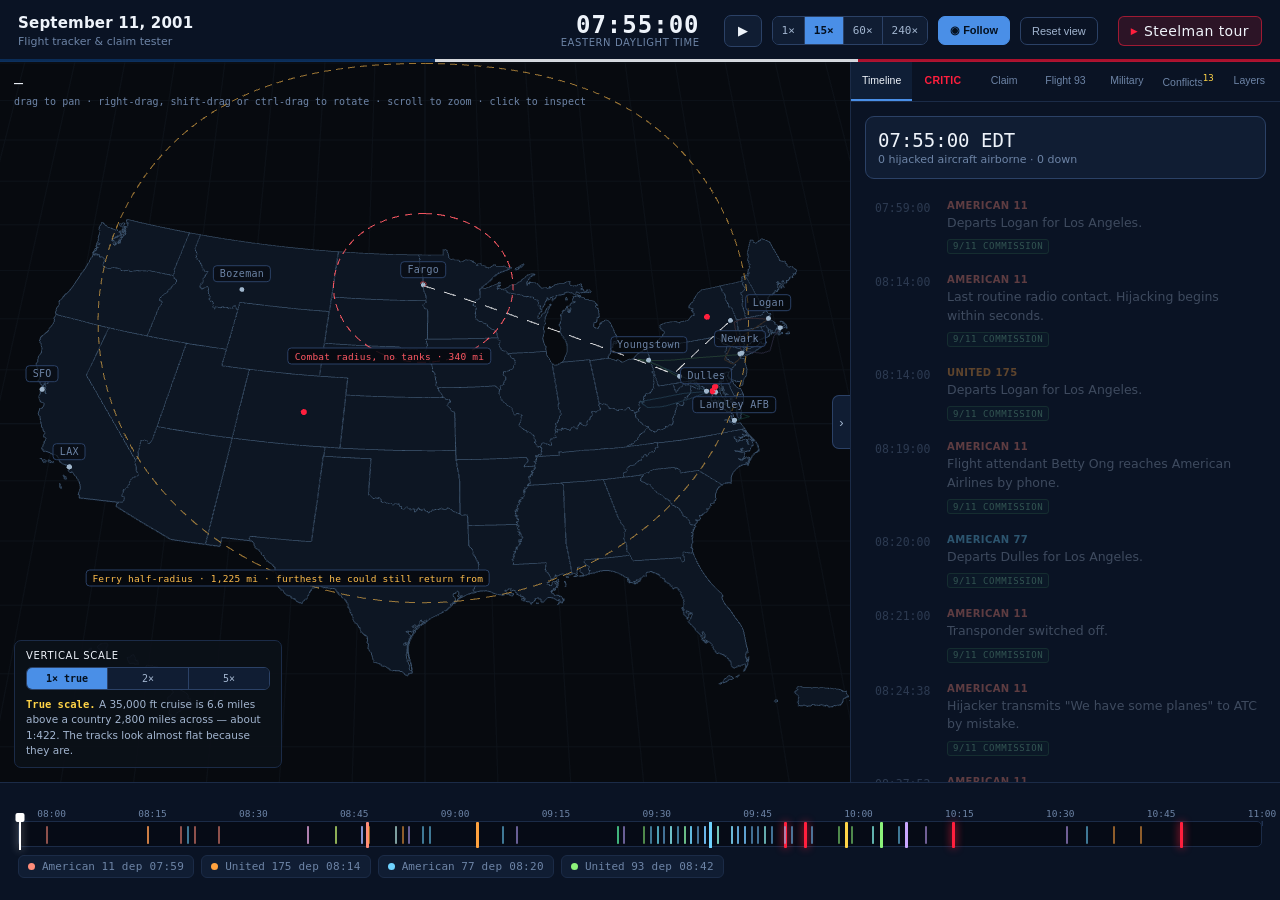
==== dev.html @ 3f4a3aad "Add a guided tour of the steelman argument The steelman is the one thing in this app that cannot be " ====
<!DOCTYPE html>
<html lang="en">
<head>
<meta charset="utf-8" />
<meta name="viewport" content="width=device-width, initial-scale=1" />
<title>September 11, 2001 — Tracker</title>
<link rel="stylesheet" href="styles.css" />
</head>
<body>

<div id="boot"><div class="boot-inner"><div class="spinner"></div><p>Loading state geometry…</p></div></div>

<header id="topbar">
  <div class="brand">
    <h1>September 11, 2001</h1>
    <span class="sub">Flight tracker &amp; claim tester</span>
  </div>

  <div class="clock-wrap">
    <div id="clock">07:55:00</div>
    <div class="clock-label">Eastern Daylight Time</div>
  </div>

  <div class="transport">
    <button id="btn-play" class="icon-btn" title="Play / pause (space)"><span id="play-glyph">▶</span></button>
    <div class="rate-group" id="rate-group">
      <button data-rate="1">1×</button>
      <button data-rate="15" class="on">15×</button>
      <button data-rate="60">60×</button>
      <button data-rate="240">240×</button>
    </div>
    <button id="btn-follow" class="ghost-btn on" aria-pressed="true"
            title="Keep the camera on whatever is airborne (F)">Follow</button>
    <button id="btn-reset-view" class="ghost-btn" title="Stop following and show the whole country">Reset view</button>
    <button id="btn-tour" class="tour-btn" title="Play a guided walk through the steelman argument">
      <span class="tour-btn-glyph">&#9654;</span> Steelman tour
    </button>
  </div>
</header>

<main id="stage">
  <canvas id="map"></canvas>
  <div id="labels"></div>

  <div id="hud">
    <div id="hud-state">—</div>
    <div id="hud-hint">drag to pan · right-drag, shift-drag or ctrl-drag to rotate · scroll to zoom · click to inspect</div>
  </div>

  <div id="legend">
    <div class="legend-title">Vertical scale</div>
    <div class="alt-group" id="alt-group">
      <button data-alt="1" class="on">1× true</button>
      <button data-alt="2">2×</button>
      <button data-alt="5">5×</button>
    </div>
    <div class="legend-row" id="alt-note"></div>
  </div>

  <button id="aside-toggle" title="Show / hide panel">›</button>

  <!-- The guided tour's callout. Lives over the map, because the map is what
       it is talking about. -->
  <section id="tour" class="hidden" aria-live="polite" aria-label="Steelman tour">
    <div class="tour-bar"><i id="tour-bar-fill"></i></div>
    <div class="tour-head">
      <span id="tour-chapter" class="tour-chapter">&mdash;</span>
      <span id="tour-count" class="tour-count"></span>
      <button id="tour-close" class="tour-x" title="End the tour (Esc)">&#10005;</button>
    </div>
    <h4 id="tour-title"></h4>
    <div id="tour-body"></div>
    <div class="tour-foot">
      <div id="tour-dots" class="tour-dots"></div>
      <div class="tour-ctl">
        <button id="tour-prev" title="Previous step (&larr;)">&lsaquo;</button>
        <button id="tour-toggle" title="Pause / resume"><span id="tour-glyph">&#10074;&#10074;</span></button>
        <button id="tour-next" title="Next step (&rarr;)">&rsaquo;</button>
      </div>
    </div>
  </section>
</main>

<aside id="panel">
  <nav id="tabs">
    <button data-tab="timeline" class="on">Timeline</button>
    <button data-tab="critic">CRITIC</button>
    <button data-tab="claim">Claim</button>
    <button data-tab="debris">Flight&nbsp;93</button>
    <button data-tab="military">Military</button>
    <button data-tab="conflicts">Conflicts<span id="conflict-count"></span></button>
    <button data-tab="layers">Layers</button>
  </nav>

  <section class="tab-body" data-body="timeline">
    <div id="now-card" class="card"></div>
    <div id="event-list"></div>
  </section>

  <section class="tab-body hidden" data-body="critic"><div id="critic-body"></div></section>
  <section class="tab-body hidden" data-body="claim"><div id="claim-body"></div></section>
  <section class="tab-body hidden" data-body="debris"><div id="debris-body"></div></section>
  <section class="tab-body hidden" data-body="military"><div id="military-body"></div></section>
  <section class="tab-body hidden" data-body="conflicts"><div id="conflicts-body"></div></section>
  <section class="tab-body hidden" data-body="layers"><div id="layers-body"></div></section>
</aside>

<footer id="timeline">
  <div id="track-wrap">
    <div id="ticks"></div>
    <div id="track">
      <div id="track-fill"></div>
      <div id="event-marks"></div>
      <div id="playhead"><div class="playhead-grip"></div></div>
    </div>
    <input id="scrub" type="range" min="0" max="1" step="1" value="0" aria-label="Scrub timeline" />
  </div>
  <div id="flight-strip"></div>
</footer>

<div id="tooltip" class="hidden"></div>

<script type="module" src="src/main.js"></script>
</body>
</html>
---- styles.css ----
/* =============================================================================
   styles.css — dark instrument-panel look. Restrained on purpose: the subject
   does not want decoration, and the colour budget is spent on distinguishing
   evidence from allegation rather than on ornament.
   ========================================================================== */

:root {
  /* Navy, white and red. Restrained on purpose — the subject is a memorial
     one, so the flag palette is used at the weight of an official document
     rather than a celebration. Colour still does the same job it always did
     here: telling evidence apart from allegation. */
  --bg:        #060b16;
  --bg-2:      #0a1324;
  --bg-3:      #101d33;
  --line:      #1b2b47;
  --line-2:    #2b4166;
  --ink:       #eef3fa;
  --ink-dim:   #a2b5cf;
  --ink-faint: #6d84a6;

  /* Flag colours. --critic is the loudest thing on the page by design: the
     withheld messages are the subject, so they get the red. */
  --flag-red:  #c8102e;
  --flag-blue: #0a3161;
  --critic:    #ff1f3d;
  --ui:        #4a8fe7;

  /* Aircraft. AA11 moved from red to coral so nothing competes with CRITIC. */
  --aa11:  #ff8c7a;
  --ua175: #ffbe4d;
  --aa77:  #74c7ff;
  --ua93:  #8cf27a;
  --mil:   #b9a6ff;
  --claim: #ffd447;
  --doc:   #35d6a4;
  --debris:#ff8a5c;

  --topbar-h: 62px;
  --timeline-h: 118px;
  --panel-w: 430px;

  --mono: ui-monospace, "SF Mono", "Cascadia Mono", Menlo, Consolas, monospace;
  --sans: ui-sans-serif, system-ui, "Segoe UI", Inter, Roboto, sans-serif;
}

* { box-sizing: border-box; }

html, body {
  margin: 0; height: 100%;
  background: var(--bg); color: var(--ink);
  font-family: var(--sans); font-size: 14px;
  overflow: hidden;
  -webkit-font-smoothing: antialiased;
}

body {
  display: grid;
  grid-template-columns: 1fr var(--panel-w);
  grid-template-rows: var(--topbar-h) 1fr var(--timeline-h);
  grid-template-areas: "top top" "stage panel" "time time";
  transition: grid-template-columns .25s ease;
}
body.panel-hidden { grid-template-columns: 1fr 0px; }
body.panel-hidden #panel { opacity: 0; pointer-events: none; }

/* --- boot ---------------------------------------------------------------- */
#boot {
  position: fixed; inset: 0; z-index: 200; background: var(--bg);
  display: grid; place-items: center; transition: opacity .4s ease;
}
#boot.gone { opacity: 0; pointer-events: none; }
.boot-inner { text-align: center; color: var(--ink-dim); }
.spinner {
  width: 30px; height: 30px; margin: 0 auto 14px;
  border: 2px solid var(--line-2); border-top-color: var(--ui);
  border-radius: 50%; animation: spin 0.9s linear infinite;
}
@keyframes spin { to { transform: rotate(360deg); } }
#boot.error .spinner { animation: none; border-top-color: var(--aa11); }

/* --- topbar -------------------------------------------------------------- */
#topbar {
  grid-area: top; display: flex; align-items: center; gap: 24px;
  padding: 0 18px; background: var(--bg-2);
  border-bottom: 1px solid var(--line);
}
.brand h1 { margin: 0; font-size: 15px; font-weight: 650; letter-spacing: .2px; }
.brand .sub { font-size: 11px; color: var(--ink-faint); }

.clock-wrap { margin-left: auto; text-align: right; }
#clock {
  font-family: var(--mono); font-size: 24px; font-weight: 600;
  letter-spacing: 1px; line-height: 1; font-variant-numeric: tabular-nums;
}
.clock-label { font-size: 10px; color: var(--ink-faint); letter-spacing: .6px; text-transform: uppercase; }

.transport { display: flex; align-items: center; gap: 10px; }
.icon-btn {
  width: 38px; height: 32px; border-radius: 7px; cursor: pointer;
  background: var(--bg-3); border: 1px solid var(--line-2); color: var(--ink);
  font-size: 13px;
}
.icon-btn:hover { border-color: var(--ui); }
.rate-group { display: flex; border: 1px solid var(--line-2); border-radius: 7px; overflow: hidden; }
.rate-group button {
  background: var(--bg-3); border: 0; color: var(--ink-dim); cursor: pointer;
  padding: 7px 9px; font-size: 11px; font-family: var(--mono);
  border-right: 1px solid var(--line-2);
}
.rate-group button:last-child { border-right: 0; }
.rate-group button.on { background: var(--ui); color: #04101f; font-weight: 700; }
.ghost-btn {
  background: transparent; border: 1px solid var(--line-2); color: var(--ink-dim);
  border-radius: 7px; padding: 7px 11px; cursor: pointer; font-size: 11px;
}
.ghost-btn:hover { color: var(--ink); border-color: var(--ui); }

/* --- stage --------------------------------------------------------------- */
#stage { grid-area: stage; position: relative; overflow: hidden; }
#map { width: 100%; height: 100%; display: block; cursor: grab; }
#map:active { cursor: grabbing; }

#labels { position: absolute; inset: 0; pointer-events: none; }
.map-label {
  position: absolute; transform: translate(-50%, -140%);
  font-size: 10px; font-family: var(--mono); letter-spacing: .3px;
  color: var(--ink); background: rgba(7,10,15,.82);
  border: 1px solid var(--line-2); border-radius: 4px;
  padding: 2px 6px; white-space: nowrap; pointer-events: none;
}
.map-label.flight { font-weight: 700; }
.map-label.dim { color: var(--ink-faint); background: rgba(7,10,15,.6); }

#hud {
  position: absolute; left: 14px; top: 12px; pointer-events: none;
  font-family: var(--mono); font-size: 11px;
}
#hud-state { font-size: 15px; color: var(--ink); min-height: 19px; letter-spacing: .3px; }
#hud-hint { color: var(--ink-faint); margin-top: 3px; font-size: 10px; }

#legend {
  position: absolute; left: 14px; bottom: 14px; max-width: 268px;
  background: rgba(12,17,25,.9); border: 1px solid var(--line);
  border-radius: 7px; padding: 9px 11px; font-size: 10.5px; color: var(--ink-dim);
}
.legend-title { color: var(--ink); font-size: 10px; text-transform: uppercase; letter-spacing: .7px; margin-bottom: 4px; }
.legend-row b { color: var(--claim); font-family: var(--mono); }

#aside-toggle {
  position: absolute; right: 0; top: 50%; transform: translateY(-50%);
  width: 18px; height: 54px; z-index: 10; cursor: pointer;
  background: var(--bg-3); color: var(--ink-dim);
  border: 1px solid var(--line-2); border-right: 0;
  border-radius: 7px 0 0 7px; font-size: 13px;
}
#aside-toggle:hover { color: var(--ink); }
body.panel-hidden #aside-toggle { transform: translateY(-50%) rotate(180deg); border-radius: 7px 0 0 7px; }

/* --- panel --------------------------------------------------------------- */
#panel {
  grid-area: panel; background: var(--bg-2); border-left: 1px solid var(--line);
  display: flex; flex-direction: column; overflow: hidden; transition: opacity .2s;
}
#tabs {
  display: flex; flex-wrap: wrap; border-bottom: 1px solid var(--line); flex: 0 0 auto;
}
#tabs button { flex: 1 1 25%; }
#tabs button {
  flex: 1; background: transparent; border: 0; border-bottom: 2px solid transparent;
  color: var(--ink-faint); padding: 11px 1px; cursor: pointer; font-size: 10.5px;
  letter-spacing: 0; white-space: nowrap; min-width: 0;
}
#conflict-count {
  display: inline-block; font-family: var(--mono); font-size: 9px;
  color: var(--claim); vertical-align: super;
}
#tabs button:hover { color: var(--ink-dim); }
#tabs button.on { color: var(--ink); border-bottom-color: var(--ui); background: rgba(74,143,231,.09); }

.tab-body { overflow-y: auto; padding: 14px; flex: 1 1 auto; }
.tab-body.hidden { display: none; }
.tab-body::-webkit-scrollbar { width: 9px; }
.tab-body::-webkit-scrollbar-thumb { background: var(--line-2); border-radius: 5px; }
.tab-body::-webkit-scrollbar-track { background: transparent; }

.card {
  background: var(--bg-3); border: 1px solid var(--line);
  border-radius: 9px; padding: 12px; margin-bottom: 12px;
}
.card h3 {
  margin: 0 0 8px; font-size: 11px; text-transform: uppercase;
  letter-spacing: .8px; color: var(--ink-dim); font-weight: 650;
}
.card p { margin: 0 0 9px; line-height: 1.55; color: var(--ink-dim); font-size: 12.5px; }
.card p:last-child { margin-bottom: 0; }
.card p strong { color: var(--ink); font-weight: 600; }

/* provenance badges — the whole point of the colour system */
.src {
  display: inline-block; font-size: 9px; letter-spacing: .6px; text-transform: uppercase;
  padding: 1.5px 5px; border-radius: 3px; font-family: var(--mono);
  border: 1px solid; vertical-align: middle; white-space: nowrap;
}
.src.solid { color: #7fd1a8; border-color: #2c5f47; background: rgba(53,214,164,.08); }
.src.soft  { color: #8fa2b8; border-color: var(--line-2); background: rgba(143,162,184,.06); }
.src.warn  { color: var(--claim); border-color: #6b5713; background: rgba(255,212,71,.09); }

/* --- timeline event list -------------------------------------------------- */
#now-card { border-color: var(--line-2); }
#now-card .now-t { font-family: var(--mono); font-size: 19px; color: var(--ink); }
#now-card .now-sub { font-size: 11px; color: var(--ink-faint); margin-top: 2px; }

.ev {
  display: grid; grid-template-columns: 62px 1fr; gap: 10px;
  padding: 9px 8px; border-radius: 7px; cursor: pointer;
  border-left: 2px solid transparent; margin-bottom: 2px;
}
.ev:hover { background: var(--bg-3); }
.ev.future { opacity: .34; }
.ev.now { background: rgba(74,143,231,.12); border-left-color: var(--ui); }
.ev-t { font-family: var(--mono); font-size: 11.5px; color: var(--ink-faint); padding-top: 1px; }
.ev.now .ev-t, .ev.past .ev-t { color: var(--ink-dim); }
.ev-label { font-size: 10px; letter-spacing: .4px; text-transform: uppercase; margin-bottom: 3px; font-weight: 650; }
.ev-text { font-size: 12.5px; line-height: 1.5; color: var(--ink-dim); }
.ev.claim-ev { border-left-color: var(--claim); background: rgba(255,212,71,.06); }

/* --- claim tab ------------------------------------------------------------ */
.quote {
  border-left: 3px solid var(--claim); padding: 4px 0 4px 12px; margin: 10px 0;
  font-style: italic; color: var(--ink); line-height: 1.6; font-size: 13px;
}
.kv { display: grid; grid-template-columns: 84px 1fr; gap: 5px 10px; font-size: 12px; }
.kv dt { color: var(--ink-faint); }
.kv dd { margin: 0; color: var(--ink-dim); }

.leg {
  border: 1px solid var(--line); border-radius: 8px; padding: 10px;
  margin-bottom: 9px; background: rgba(255,255,255,.012);
}
.leg-head { display: flex; justify-content: space-between; align-items: baseline; gap: 8px; margin-bottom: 7px; }
.leg-name { font-size: 12px; color: var(--ink); font-weight: 600; }
.leg-dist { font-family: var(--mono); font-size: 11px; color: var(--ink-faint); }
.leg-speed { font-family: var(--mono); font-size: 22px; font-weight: 650; line-height: 1; }
.leg-speed small { font-size: 11px; font-weight: 400; color: var(--ink-faint); margin-left: 4px; }
.leg-mach { font-family: var(--mono); font-size: 11px; color: var(--ink-dim); margin-top: 3px; }

.bar { height: 7px; border-radius: 4px; background: var(--bg); margin-top: 9px; position: relative; overflow: hidden; }
.bar-fill { height: 100%; border-radius: 4px; transition: width .18s ease, background .18s ease; }
.bar-marks { position: relative; height: 13px; margin-top: 2px; }
.bar-mark { position: absolute; transform: translateX(-50%); font-size: 8.5px; color: var(--ink-faint); font-family: var(--mono); white-space: nowrap; }
.bar-mark::before { content: ''; position: absolute; left: 50%; top: -13px; width: 1px; height: 9px; background: var(--line-2); }

.v-routine    { color: var(--doc); }    .b-routine    { background: var(--doc); }
.v-hard       { color: #ffd447; }       .b-hard       { background: #ffd447; }
.v-dash       { color: #ff8a5c; }       .b-dash       { background: #ff8a5c; }
.v-impossible { color: var(--aa11); }   .b-impossible { background: var(--aa11); }

.dial { margin: 12px 0 4px; }
.dial label { display: flex; justify-content: space-between; font-size: 11px; color: var(--ink-dim); margin-bottom: 6px; }
.dial label b { font-family: var(--mono); color: var(--ink); }
input[type=range] { width: 100%; }

.finding { border-top: 1px solid var(--line); padding: 10px 0; }
.finding:first-child { border-top: 0; padding-top: 2px; }
.finding h4 { margin: 0 0 5px; font-size: 12.5px; color: var(--ink); font-weight: 600; }
.finding.hard h4::before { content: '■ '; color: var(--aa11); }
.finding.soft h4::before { content: '□ '; color: var(--ink-faint); }
.finding p { margin: 0; font-size: 12.5px; line-height: 1.55; color: var(--ink-dim); }

.cmd-row { display: grid; grid-template-columns: 76px 1fr; gap: 9px; padding: 7px 0; border-top: 1px solid var(--line); font-size: 12.5px; }
.cmd-row:first-child { border-top: 0; }
.cmd-row .t { font-family: var(--mono); color: var(--ink-faint); }
.cmd-row .x { color: var(--ink-dim); line-height: 1.5; }
.cmd-row.claim-row .t { color: var(--claim); }

.verdict {
  border: 1px solid #6b2b2b; background: rgba(255,89,100,.07);
  border-radius: 9px; padding: 12px; margin-bottom: 12px;
}
.verdict h3 { color: var(--aa11); }

ul.plain { margin: 0; padding-left: 17px; }
ul.plain li { font-size: 12.5px; color: var(--ink-dim); line-height: 1.55; margin-bottom: 5px; }

.chip-row { display: flex; flex-wrap: wrap; gap: 6px; margin-top: 9px; }
.chip {
  font-size: 11px; padding: 5px 9px; border-radius: 6px; cursor: pointer;
  background: var(--bg); border: 1px solid var(--line-2); color: var(--ink-dim);
}
.chip:hover { color: var(--ink); border-color: var(--ui); }

/* --- layers --------------------------------------------------------------- */
.toggle {
  display: flex; align-items: center; gap: 10px; padding: 9px 8px;
  border-radius: 7px; cursor: pointer; font-size: 12.5px;
}
.toggle:hover { background: var(--bg-3); }
.toggle input { accent-color: var(--ui); width: 15px; height: 15px; cursor: pointer; }
.toggle .swatch { width: 10px; height: 10px; border-radius: 2px; flex: 0 0 auto; }
.toggle .meta { margin-left: auto; font-family: var(--mono); font-size: 10px; color: var(--ink-faint); }

/* --- timeline footer ------------------------------------------------------ */
#timeline {
  grid-area: time; background: var(--bg-2); border-top: 1px solid var(--line);
  padding: 10px 18px 8px; display: flex; flex-direction: column; gap: 8px;
}
#track-wrap { position: relative; padding-top: 15px; }
#ticks { position: relative; height: 13px; }
.tick { position: absolute; transform: translateX(-50%); font-family: var(--mono); font-size: 9.5px; color: var(--ink-faint); }
.tick::after { content: ''; position: absolute; left: 50%; top: 13px; width: 1px; height: 5px; background: var(--line-2); }

#track { position: relative; height: 26px; background: var(--bg); border-radius: 5px; border: 1px solid var(--line); }
#track-fill { position: absolute; left: 0; top: 0; bottom: 0; background: linear-gradient(90deg, rgba(111,211,255,.13), rgba(111,211,255,.24)); border-radius: 4px 0 0 4px; }
#event-marks { position: absolute; inset: 0; z-index: 3; pointer-events: none; }
.emark { pointer-events: auto; position: absolute; top: 4px; width: 2px; height: 18px; border-radius: 1px; opacity: .55; cursor: pointer; }
.emark.big { height: 26px; top: 0; width: 3px; opacity: 1; }
.emark:hover { opacity: 1; box-shadow: 0 0 7px currentColor; }

#playhead { z-index: 4; position: absolute; top: -4px; bottom: -4px; width: 2px; background: #fff; pointer-events: none; box-shadow: 0 0 9px rgba(255,255,255,.65); }
.playhead-grip { position: absolute; top: -5px; left: 50%; transform: translateX(-50%); width: 9px; height: 9px; background: #fff; border-radius: 2px; }

#scrub {
  position: absolute; left: 0; right: 0; top: 15px; height: 26px; z-index: 2;
  margin: 0; opacity: 0; cursor: ew-resize; width: 100%;
}

#flight-strip { display: flex; gap: 7px; flex-wrap: wrap; }
.fs {
  display: flex; align-items: center; gap: 7px; padding: 4px 9px;
  border-radius: 6px; background: var(--bg-3); border: 1px solid var(--line);
  font-size: 11px; font-family: var(--mono); color: var(--ink-faint);
}
.fs.live { color: var(--ink); border-color: currentColor; }
.fs.down { opacity: .5; }
.fs .dot { width: 7px; height: 7px; border-radius: 50%; }
.fs .st { letter-spacing: .3px; }

#tooltip {
  position: fixed; z-index: 150; max-width: 290px; pointer-events: none;
  background: rgba(12,17,25,.97); border: 1px solid var(--line-2);
  border-radius: 8px; padding: 10px 12px; font-size: 12px; line-height: 1.5;
  color: var(--ink-dim); box-shadow: 0 10px 32px rgba(0,0,0,.6);
}
#tooltip.hidden { display: none; }
#tooltip b { color: var(--ink); display: block; margin-bottom: 4px; font-size: 12.5px; }

@media (max-width: 1150px) {
  :root { --panel-w: 360px; }
}
@media (max-width: 900px) {
  body { grid-template-columns: 1fr; grid-template-areas: "top" "stage" "time"; }
  #panel { position: fixed; right: 0; top: var(--topbar-h); bottom: var(--timeline-h); width: 340px; z-index: 20; }
  body.panel-hidden #panel { display: none; }
  .transport .ghost-btn { display: none; }
}


/* --- military tab ---------------------------------------------------------- */

/* The QUIT entry is the analytically important one — it is the true thing the
   claim is a distortion of — so it gets the one accent on the page. */
.kernel-card { border-color: #2c5f47; background: linear-gradient(180deg, rgba(53,214,164,.05), rgba(53,214,164,.015)); }
.kernel-card h3 { color: var(--doc); }
.kernel-leg { border-color: #2c5f47; background: rgba(53,214,164,.04); }

.armed {
  margin-top: 3px; font-family: var(--mono); font-size: 10.5px;
  letter-spacing: .4px; color: var(--ink-faint);
}
.armed.unarmed { color: var(--debris); }

.cs-row {
  display: grid; grid-template-columns: 118px 1fr; gap: 10px;
  padding: 9px 0; border-top: 1px solid var(--line);
}
.cs-row:first-of-type { border-top: 0; }
.cs-name {
  font-family: var(--mono); font-size: 11px; color: var(--ink);
  letter-spacing: .4px; line-height: 1.4;
}
.cs-what { font-size: 12px; color: var(--ink-dim); }
.cs-note { font-size: 11.5px; color: var(--ink-faint); line-height: 1.45; margin-top: 2px; }

@media (max-width: 1150px) {
  .cs-row { grid-template-columns: 1fr; gap: 3px; }
}


/* --- follow toggle --------------------------------------------------------- */
#btn-follow.on {
  color: #04101f; background: var(--ui); border-color: var(--ui); font-weight: 650;
}
#btn-follow.on::before { content: '\25C9\00a0'; }
#btn-follow:not(.on)::before { content: '\25CB\00a0'; opacity: .55; }


/* --- discrepancy register --------------------------------------------------
   The app's own defects are rendered in the same list and the same red as
   everyone else's contradictions; nothing here gets a softer treatment for
   being ours. */

.cflag {
  display: inline-block; font-family: var(--mono); font-size: 9px;
  padding: 1px 5px; border-radius: 3px; cursor: pointer; vertical-align: middle;
  background: rgba(255,212,71,.10); border: 1px solid #6b5713; color: var(--claim);
}
.cflag:hover { background: rgba(255,212,71,.2); }
.cflag.bad { background: rgba(255,89,100,.10); border-color: #6b2b2b; color: var(--aa11); }
.cflag.bad:hover { background: rgba(255,89,100,.2); }

.card.conflict { border-left: 2px solid var(--line-2); }
.card.conflict.cf-hit { border-left-color: var(--ui); box-shadow: 0 0 0 1px rgba(74,143,231,.45); }

.cf-head { display: flex; align-items: center; gap: 8px; margin-bottom: 7px; }
.cf-tags { margin-left: auto; font-family: var(--mono); font-size: 9.5px; color: var(--ink-faint); }

.cf-status {
  font-size: 9px; letter-spacing: .6px; text-transform: uppercase; font-family: var(--mono);
  padding: 2px 6px; border-radius: 3px; border: 1px solid; white-space: nowrap;
}
.cf-status.ok   { color: #7fd1a8;      border-color: #2c5f47; background: rgba(53,214,164,.08); }
.cf-status.bad  { color: var(--aa11);  border-color: #6b2b2b; background: rgba(255,89,100,.08); }
.cf-status.warn { color: var(--claim); border-color: #6b5713; background: rgba(255,212,71,.08); }

.cf-subject { margin: 0 0 6px; font-size: 13px; color: var(--ink); font-weight: 600; line-height: 1.4; }
.cf-why { margin: 0 0 10px; font-size: 12px; color: var(--ink-faint); line-height: 1.5; }

.cf-readings { border-top: 1px solid var(--line); }
.cf-reading { padding: 8px 0 8px 10px; border-bottom: 1px solid var(--line); border-left: 2px solid var(--line-2); }
.cf-reading.first { border-left-color: var(--doc); }
.cf-v { font-size: 12.5px; color: var(--ink); line-height: 1.45; }
.cf-who { font-size: 11.5px; color: var(--ink-dim); margin-top: 3px; line-height: 1.45; }
.cf-weight { font-size: 11px; color: var(--ink-faint); margin-top: 3px; font-style: italic; line-height: 1.45; }

.cf-reading-note, .cf-app {
  margin-top: 10px; font-size: 12.5px; line-height: 1.55; color: var(--ink-dim);
}
.cf-reading-note strong { color: var(--doc); }
.cf-app { padding-top: 8px; border-top: 1px solid var(--line); }
.cf-app strong { color: var(--aa11); }

.cf-legend { margin-top: 10px; border-top: 1px solid var(--line); }
.cf-legend-row {
  display: flex; align-items: center; gap: 9px;
  padding: 7px 0; border-bottom: 1px solid var(--line);
  font-size: 11.5px; color: var(--ink-faint);
}
.cf-legend-row .cf-n { margin-left: auto; font-family: var(--mono); color: var(--ink); }


/* --- CRITIC ----------------------------------------------------------------
   Redaction is rendered as a bar rather than as absence, because the shape of
   what is missing is itself information. */

.critic-msg { border-left: 2px solid var(--critic); }
.critic-msg .leg-head { align-items: center; }
.dtg {
  font-family: var(--mono); font-size: 11px; color: var(--critic);
  letter-spacing: .5px;
}
.critic-t { font-family: var(--mono); font-size: 16px; color: var(--ink); }

.redact {
  display: block; margin: 8px 0; padding: 7px 9px; border-radius: 4px;
  background: rgba(255,122,217,.06); border: 1px solid #6b2b55;
  font-size: 12px; color: var(--ink-dim); line-height: 1.5;
}
.redact::before {
  content: ''; display: block; height: 9px; margin-bottom: 7px; border-radius: 2px;
  background: repeating-linear-gradient(90deg,
    var(--ink) 0 34%, transparent 34% 38%,
    var(--ink) 38% 61%, transparent 61% 66%,
    var(--ink) 66% 100%);
  opacity: .55;
}
.redact b { color: var(--critic); font-weight: 600; }

.critic-ctx {
  font-size: 12px; color: var(--ink-faint); line-height: 1.5;
  padding-top: 7px; margin-top: 7px; border-top: 1px solid var(--line);
}
.glimpse { border-color: #6b2b55; background: rgba(255,122,217,.04); }
.glimpse h3 { color: var(--critic); }
.foia-row {
  display: grid; grid-template-columns: 96px 1fr; gap: 5px 10px;
  font-size: 12px; padding: 5px 0;
}
.foia-row dt { color: var(--ink-faint); }


/* --- vertical scale toggle -------------------------------------------------
   Lives in the legend because the only place a scale factor belongs is next
   to the statement of what it is. */
.alt-group {
  display: flex; margin: 6px 0 7px;
  border: 1px solid var(--line-2); border-radius: 6px; overflow: hidden;
}
.alt-group button {
  flex: 1; background: var(--bg-3); border: 0; border-right: 1px solid var(--line-2);
  color: var(--ink-dim); cursor: pointer; padding: 5px 4px;
  font-size: 10px; font-family: var(--mono); white-space: nowrap;
}
.alt-group button:last-child { border-right: 0; }
.alt-group button:hover { color: var(--ink); }
.alt-group button.on { background: var(--ui); color: #04101f; font-weight: 700; }
#alt-note { line-height: 1.45; }
#alt-note b { color: var(--claim); font-family: var(--mono); }


/* Ring labels sit ON the ring rather than above a point, so they lose the
   upward offset the pin-style labels use. */
.map-label.ring {
  transform: translate(-50%, -50%);
  background: rgba(7,10,15,.88);
  font-size: 9.5px;
  letter-spacing: .2px;
}
#tol-group { margin-top: 2px; }


/* --- flag rule -------------------------------------------------------------
   A three-band rule under the header. It is the only decorative element in
   the app and it is three pixels tall, which is about the right weight for
   the subject. */
#topbar { position: relative; }
#topbar::after {
  content: ''; position: absolute; left: 0; right: 0; bottom: -1px; height: 3px;
  background: linear-gradient(90deg,
    var(--flag-blue) 0 34%, #f7f9fc 34% 67%, var(--flag-red) 67% 100%);
  opacity: .85;
}

/* --- CRITIC: red and unmistakable ------------------------------------------
   DIRNSA CRITIC 1-2001 is what this app is named for and built around, so it
   gets the strongest treatment on the page: red everywhere, a lit tab, and a
   highlighted band on its timeline entries. */

#tabs button[data-tab="critic"] { color: var(--critic); font-weight: 650; letter-spacing: .3px; }
#tabs button[data-tab="critic"]:hover { color: #ff5c72; }
#tabs button[data-tab="critic"].on {
  color: var(--critic); border-bottom-color: var(--critic);
  background: rgba(255,31,61,.10);
}

/* Timeline entries for the CRITIC chain. */
.ev.critic-ev {
  border-left-color: var(--critic);
  background: linear-gradient(90deg, rgba(255,31,61,.14), rgba(255,31,61,.03));
}
.ev.critic-ev .ev-label { color: var(--critic) !important; letter-spacing: .7px; }
.ev.critic-ev.now {
  background: linear-gradient(90deg, rgba(255,31,61,.26), rgba(255,31,61,.06));
  border-left-color: var(--critic);
  box-shadow: inset 0 0 0 1px rgba(255,31,61,.35);
}
.ev.critic-ev .ev-text { color: var(--ink); }

/* Timeline scrubber ticks for CRITIC messages. */
.emark.critic-mark { width: 3px; height: 26px; top: 0; opacity: 1; box-shadow: 0 0 8px var(--critic); }

.critic-msg { border-left-width: 3px; border-left-color: var(--critic); }
.dtg { color: var(--critic); font-weight: 600; }
.redact { border-color: rgba(255,31,61,.45); background: rgba(255,31,61,.07); }
.glimpse { border-color: rgba(255,31,61,.45); background: rgba(255,31,61,.05); }
.kernel-card { border-color: #2c5f47; }


/* --- the steelman ----------------------------------------------------------
   Deliberately styled as a construct: white, dashed borders, and a standing
   warning. It must never read as a record. */

.card.steel { border-color: var(--line-2); background: linear-gradient(180deg, rgba(255,255,255,.035), transparent); }
.hypo-warn {
  border: 1px dashed rgba(255,255,255,.45); border-radius: 6px;
  padding: 8px 10px; font-size: 11.5px; color: var(--ink-dim);
  background: rgba(255,255,255,.04);
}
.hypo-warn strong { color: #fff; letter-spacing: .3px; }
.leg.hypo-leg { border-style: dashed; border-color: rgba(255,255,255,.4); background: rgba(255,255,255,.03); }
.leg.hypo-leg .leg-name { color: #fff; }

.concession {
  padding: 8px 0 8px 10px; border-left: 2px solid var(--line-2);
  border-bottom: 1px solid var(--line);
}
.concession.free { border-left-color: var(--doc); }
.concession.blocking { border-left-color: var(--flag-red); background: rgba(200,16,46,.07); }
.cn-grant { font-size: 12.5px; color: var(--ink); font-weight: 600; }
.concession.blocking .cn-grant::after {
  content: ' — cannot be granted'; color: var(--critic); font-weight: 400; font-size: 11px;
}
.cn-detail { font-size: 11.5px; color: var(--ink-dim); line-height: 1.45; margin-top: 3px; }
.cn-cost { font-size: 11.5px; color: var(--ink-faint); line-height: 1.45; margin-top: 3px; font-style: italic; }
.concession.blocking .cn-cost { color: #ffb3bd; font-style: normal; }


/* --- foreknowledge ---------------------------------------------------------
   The hardest claim on the page gets the hardest styling. It is argued in the
   Claim tab now; the map no longer draws a ring for it. */
.card.fk-card { border-color: rgba(255,31,61,.5); background: rgba(255,31,61,.06); }
.card.fk-card h3 { color: var(--critic); letter-spacing: 1px; }
.leg.fk-leg { border-color: rgba(255,31,61,.55); background: rgba(255,31,61,.09); }
.fk-verdict {
  margin-top: 11px; padding-top: 10px; border-top: 1px solid rgba(255,31,61,.35);
  font-size: 12.5px; line-height: 1.55; color: var(--ink-dim);
}
.fk-verdict strong { color: var(--ink); }
.fk-caution {
  font-size: 11px; color: var(--ink-faint); font-style: italic;
  border-left: 2px solid var(--line-2); padding-left: 9px; margin-top: 10px;
}


/* --- phone calls ------------------------------------------------------------
   The split is the whole argument, so it is a headline number rather than a
   sentence. */
.call-split { display: flex; gap: 8px; margin-top: 11px; }
.cs-cell {
  flex: 1; text-align: center; padding: 9px 4px; border-radius: 7px;
  background: var(--bg); border: 1px solid var(--line);
}
.cs-cell b { display: block; font-family: var(--mono); font-size: 20px; color: var(--ink); }
.cs-cell span { font-size: 10px; color: var(--ink-faint); text-transform: uppercase; letter-spacing: .6px; }
.cs-cell.airfone { border-color: #2b5f80; } .cs-cell.airfone b { color: var(--aa77); }
.cs-cell.cellular { border-color: #6b5713; } .cs-cell.cellular b { color: var(--claim); }

.call-row {
  display: grid; grid-template-columns: 52px 1fr; gap: 9px;
  padding: 8px 0 8px 9px; border-top: 1px solid var(--line);
  border-left: 2px solid var(--aa77);
}
.call-row.cellular { border-left-color: var(--claim); background: rgba(255,212,71,.05); }
.cr-t { font-family: var(--mono); font-size: 11.5px; color: var(--ink-faint); }
.cr-who { font-size: 12.5px; color: var(--ink); font-weight: 600; }
.cr-to { color: var(--ink-dim); font-weight: 400; }
.cr-type {
  font-family: var(--mono); font-size: 9px; letter-spacing: .5px;
  padding: 1px 5px; border-radius: 3px; margin-left: 4px;
  border: 1px solid var(--line-2); color: var(--ink-faint);
}
.call-row.cellular .cr-type { color: var(--claim); border-color: #6b5713; }
.cr-note { font-size: 11.5px; color: var(--ink-dim); line-height: 1.5; margin-top: 3px; }


/* The steelman's map label must never be mistaken for an aircraft that flew. */
.map-label.hypo {
  background: rgba(255,255,255,.14); border: 1px dashed rgba(255,255,255,.75);
  color: #fff !important; font-weight: 700; letter-spacing: .4px;
  text-shadow: 0 1px 2px rgba(0,0,0,.6);
}


/* Line of sight: dim at range, hot once a shot would be possible. */
.map-label.los {
  transform: translate(-50%, -50%);
  background: rgba(7,10,15,.88); font-size: 10px; letter-spacing: .3px;
}
.map-label.los.hot {
  background: #ff4d4d; color: #fff !important; font-weight: 700;
  border-color: #ff8f9b; text-shadow: 0 1px 2px rgba(0,0,0,.55);
}
.leg.los-hot { border-color: #ff4d4d; background: rgba(255,77,77,.1); }


/* --- steelman tour ----------------------------------------------------------
   A callout over the map rather than in the panel: the tour is narrating what
   the map is doing, so the two have to be readable in one glance. The accent
   colour is the step's tone, which is why it is set inline from the model
   rather than hardcoded here. */
.tour-btn {
  display: inline-flex; align-items: center; gap: 6px;
  margin-left: 10px; padding: 6px 12px;
  background: rgba(255,31,61,.14); color: var(--ink);
  border: 1px solid rgba(255,31,61,.55); border-radius: 6px;
  font: 600 11.5px/1 var(--ui-font, inherit); letter-spacing: .4px;
  cursor: pointer; white-space: nowrap; transition: background .16s, border-color .16s;
}
.tour-btn:hover { background: rgba(255,31,61,.26); border-color: var(--critic); }
.tour-btn.on { background: var(--critic); border-color: var(--critic); color: #fff; }
.tour-btn-glyph { font-size: 9px; color: var(--critic); }
.tour-btn.on .tour-btn-glyph { color: #fff; }

#tour {
  position: absolute; left: 18px; bottom: 18px; width: 372px; max-width: calc(100vw - 36px);
  background: rgba(6,11,22,.94); backdrop-filter: blur(9px);
  border: 1px solid var(--tour-accent, var(--line-2));
  border-left: 3px solid var(--tour-accent, var(--ui));
  border-radius: 8px; padding: 0 0 10px;
  box-shadow: 0 18px 48px rgba(0,0,0,.62);
  z-index: 40; overflow: hidden;
  animation: tour-in .32s ease-out;
}
#tour.hidden { display: none; }
@keyframes tour-in { from { opacity: 0; transform: translateY(10px); } to { opacity: 1; transform: none; } }

.tour-bar { height: 2px; background: rgba(255,255,255,.07); }
.tour-bar > i {
  display: block; height: 100%; width: 0;
  background: var(--tour-accent, var(--ui)); transition: width .25s linear;
}
#tour.paused .tour-bar > i { opacity: .35; }

.tour-head { display: flex; align-items: center; gap: 8px; padding: 9px 12px 0; }
.tour-chapter {
  font: 700 9.5px/1 var(--mono); letter-spacing: 1.2px; text-transform: uppercase;
  color: var(--tour-accent, var(--ink-dim));
}
.tour-count { font: 500 10px/1 var(--mono); color: var(--ink-faint); margin-left: auto; }
.tour-x {
  background: none; border: 0; color: var(--ink-faint); cursor: pointer;
  font-size: 12px; padding: 2px 1px 2px 6px; line-height: 1;
}
.tour-x:hover { color: var(--ink); }

#tour h4 {
  margin: 7px 12px 6px; font-size: 14.5px; line-height: 1.35; color: var(--ink);
  letter-spacing: .1px;
}
#tour-body {
  margin: 0 12px; font-size: 12.5px; line-height: 1.6; color: var(--ink-dim);
  max-height: 34vh; overflow-y: auto;
}
#tour-body p { margin: 8px 0 0; }
#tour-body strong { color: var(--ink); }
#tour-body em { color: var(--ink); font-style: italic; }
#tour-body .tour-warn {
  font-size: 11.5px; color: var(--ink-faint); font-style: italic;
  border-left: 2px solid var(--line-2); padding-left: 9px; margin-top: 10px;
}

.tour-foot {
  display: flex; align-items: center; gap: 10px; margin: 11px 12px 0;
  padding-top: 9px; border-top: 1px solid var(--line);
}
.tour-dots { display: flex; gap: 3px; flex: 1; }
.tour-dots > i {
  height: 3px; flex: 1; border-radius: 2px; background: var(--line-2);
  transition: background .2s;
}
.tour-dots > i.done { background: var(--ink-faint); }
.tour-dots > i.on { background: var(--tour-accent, var(--ui)); }
.tour-ctl { display: flex; gap: 4px; }
.tour-ctl button {
  min-width: 26px; height: 22px; padding: 0 6px;
  background: var(--bg-3); color: var(--ink-dim);
  border: 1px solid var(--line-2); border-radius: 4px;
  font-size: 11px; line-height: 1; cursor: pointer;
}
.tour-ctl button:hover:not(:disabled) { color: var(--ink); border-color: var(--ui); }
.tour-ctl button:disabled { opacity: .35; cursor: default; }

/* While the tour runs, the thing it is pointing at gets a brief ring. */
.tour-lit { animation: tour-lit 1.6s ease-out 2; border-radius: 6px; }
@keyframes tour-lit {
  0%, 100% { box-shadow: 0 0 0 0 rgba(74,143,231,0); }
  35%      { box-shadow: 0 0 0 3px rgba(74,143,231,.4); }
}

@media (max-width: 900px) {
  #tour { left: 10px; right: 10px; bottom: 10px; width: auto; }
  #tour-body { max-height: 26vh; }
}

/* The callout takes the bottom-left corner, which the vertical-scale legend
   already owned. The legend steps aside rather than being covered: a control
   half-hidden under a card reads as a bug. */
body.touring #legend { opacity: 0; pointer-events: none; transition: opacity .25s; }
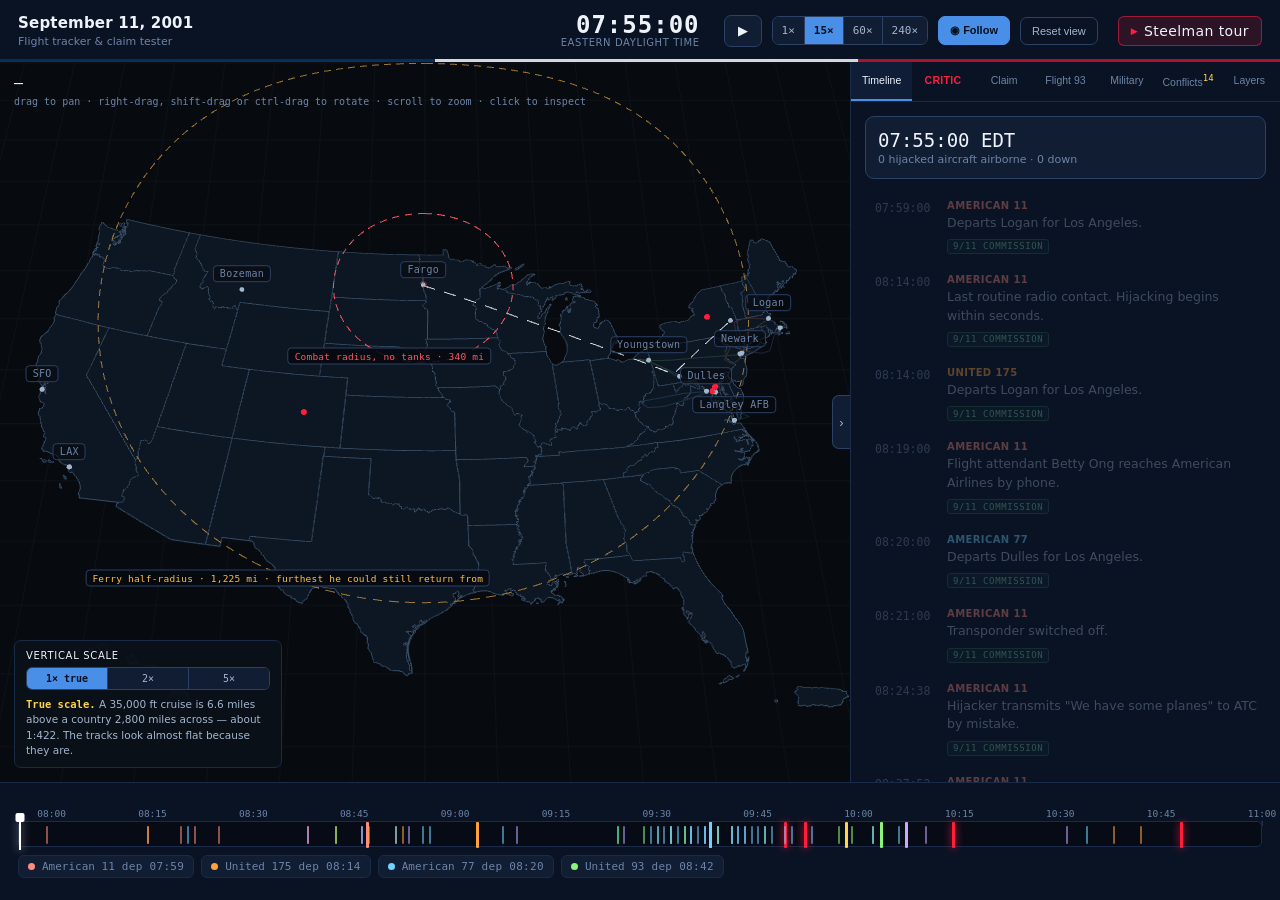
==== commit 48a4bf16: "Plain language with (i) icons, a manual tour, and labelled CRITIC lines Four changes, all pointing t" ====
--- a/dev.html
+++ b/dev.html
@@ -59,6 +59,14 @@
 
   <button id="aside-toggle" title="Show / hide panel">›</button>
 
+  <!-- One popover, shared by every (i) on the page. -->
+  <div id="info-pop" class="hidden" role="dialog" aria-label="Definition">
+    <div class="ip-term" id="ip-term"></div>
+    <p class="ip-plain" id="ip-plain"></p>
+    <p class="ip-more" id="ip-more"></p>
+    <div class="ip-src" id="ip-src"></div>
+  </div>
+
   <!-- The guided tour's callout. Lives over the map, because the map is what
        it is talking about. -->
   <section id="tour" class="hidden" aria-live="polite" aria-label="Steelman tour">
@@ -74,8 +82,8 @@
       <div id="tour-dots" class="tour-dots"></div>
       <div class="tour-ctl">
         <button id="tour-prev" title="Previous step (&larr;)">&lsaquo;</button>
-        <button id="tour-toggle" title="Pause / resume"><span id="tour-glyph">&#10074;&#10074;</span></button>
-        <button id="tour-next" title="Next step (&rarr;)">&rsaquo;</button>
+        <button id="tour-replay" title="Show me where to look again">&#9673;</button>
+        <button id="tour-next" title="Next step (space or &rarr;)">&rsaquo;</button>
       </div>
     </div>
   </section>
--- a/styles.css
+++ b/styles.css
@@ -698,7 +698,6 @@
   display: block; height: 100%; width: 0;
   background: var(--tour-accent, var(--ui)); transition: width .25s linear;
 }
-#tour.paused .tour-bar > i { opacity: .35; }
 
 .tour-head { display: flex; align-items: center; gap: 8px; padding: 9px 12px 0; }
 .tour-chapter {
@@ -718,7 +717,7 @@
 }
 #tour-body {
   margin: 0 12px; font-size: 12.5px; line-height: 1.6; color: var(--ink-dim);
-  max-height: 34vh; overflow-y: auto;
+  max-height: 44vh; overflow-y: auto;
 }
 #tour-body p { margin: 8px 0 0; }
 #tour-body strong { color: var(--ink); }
@@ -765,3 +764,102 @@
    already owned. The legend steps aside rather than being covered: a control
    half-hidden under a card reads as a bug. */
 body.touring #legend { opacity: 0; pointer-events: none; transition: opacity .25s; }
+
+
+/* --- (i) info icons ---------------------------------------------------------
+   The prose says it plainly; the exact term lives behind one of these. Sized
+   to sit inside a line of body text without breaking the leading, and given a
+   real hit area for touch even though it renders small. */
+.ii {
+  display: inline-flex; align-items: center; justify-content: center;
+  width: 13px; height: 13px; margin: 0 1px 0 3px; padding: 0;
+  vertical-align: 1px;
+  background: transparent; color: var(--ui);
+  border: 1px solid currentColor; border-radius: 50%;
+  font: 700 9px/1 var(--mono); font-style: normal;
+  cursor: help; opacity: .72; transition: opacity .15s, background .15s;
+}
+.ii::before { content: 'i'; }
+.ii:hover, .ii:focus-visible { opacity: 1; background: rgba(74,143,231,.22); outline: none; }
+.ii.on { opacity: 1; background: var(--ui); color: #fff; border-color: var(--ui); }
+
+#info-pop {
+  position: fixed; z-index: 90; width: 286px; max-width: calc(100vw - 24px);
+  background: var(--bg-2); border: 1px solid var(--line-2); border-radius: 7px;
+  padding: 11px 13px 10px;
+  box-shadow: 0 14px 40px rgba(0,0,0,.6);
+  animation: ip-in .14s ease-out;
+}
+#info-pop.hidden { display: none; }
+@keyframes ip-in { from { opacity: 0; transform: translateY(-4px); } to { opacity: 1; transform: none; } }
+.ip-term {
+  font: 700 10px/1 var(--mono); letter-spacing: 1px; text-transform: uppercase;
+  color: var(--ui); margin-bottom: 6px;
+}
+.ip-plain { margin: 0; font-size: 12.5px; line-height: 1.55; color: var(--ink); }
+.ip-more {
+  margin: 8px 0 0; font-size: 11.5px; line-height: 1.55; color: var(--ink-dim);
+  padding-top: 8px; border-top: 1px solid var(--line);
+}
+.ip-more:empty { display: none; }
+.ip-src { margin-top: 9px; }
+
+/* --- tour: the flash that replaced the timer --------------------------------
+   The tour no longer advances on its own, so it needs some other way of saying
+   "this bit, here" once the camera has stopped moving. One pulse on the map
+   labels, one on the panel that holds the evidence, and a lit Next control. */
+.tour-bar > i { transition: width .3s ease-out; }
+
+#tour-next.ready {
+  border-color: var(--tour-accent, var(--ui));
+  color: var(--ink);
+  animation: next-ready 1.1s ease-out 2;
+}
+@keyframes next-ready {
+  0%, 100% { box-shadow: 0 0 0 0 rgba(255,255,255,0); }
+  40%      { box-shadow: 0 0 0 3px rgba(255,255,255,.16); }
+}
+
+#labels.flash .map-label { animation: lbl-flash 1.5s ease-out 1; }
+@keyframes lbl-flash {
+  0%   { transform: scale(1);    filter: brightness(1); }
+  18%  { transform: scale(1.16); filter: brightness(1.9); }
+  100% { transform: scale(1);    filter: brightness(1); }
+}
+
+/* The evidence panel pulse, stronger than before now that it is the main
+   signal rather than a decoration on top of a progress bar. */
+.tour-lit { animation: tour-lit 1.5s ease-out 2; border-radius: 6px; }
+@keyframes tour-lit {
+  0%, 100% { box-shadow: 0 0 0 0 rgba(74,143,231,0); }
+  30%      { box-shadow: 0 0 0 4px rgba(74,143,231,.5); }
+}
+
+/* --- CRITIC line labels -----------------------------------------------------
+   The arcs used to appear unannounced, which made them decoration. Naming them
+   makes them messages: sender, recipient, and the minute it went. `fresh` runs
+   for the first 90 seconds of clock time after one fires, so it arrives with
+   some weight and then settles. */
+.map-label.critic-line {
+  background: var(--critic); color: #fff; font-weight: 700;
+  border-color: #ff6b80; letter-spacing: .4px; padding: 3px 8px;
+  text-shadow: 0 1px 2px rgba(0,0,0,.45);
+  box-shadow: 0 3px 14px rgba(255,31,61,.35);
+}
+.map-label.critic-line.fresh { animation: critic-arrive 1.1s ease-out 3; }
+@keyframes critic-arrive {
+  0%, 100% { box-shadow: 0 3px 14px rgba(255,31,61,.35); }
+  45%      { box-shadow: 0 0 0 5px rgba(255,31,61,.45), 0 3px 14px rgba(255,31,61,.5); }
+}
+
+/* --- glossary ---------------------------------------------------------------
+   The same definitions the (i) marks show, gathered in one place for anyone
+   who would rather read the vocabulary up front than meet it in passing. */
+.gl-row { padding: 9px 0; border-top: 1px solid var(--line); }
+.gl-row:first-of-type { border-top: 0; }
+.gl-term {
+  font: 700 10px/1 var(--mono); letter-spacing: 1px; text-transform: uppercase;
+  color: var(--ui); margin-bottom: 4px;
+}
+.gl-plain { font-size: 12.5px; line-height: 1.55; color: var(--ink); }
+.gl-more { font-size: 11.5px; line-height: 1.55; color: var(--ink-faint); margin-top: 5px; }
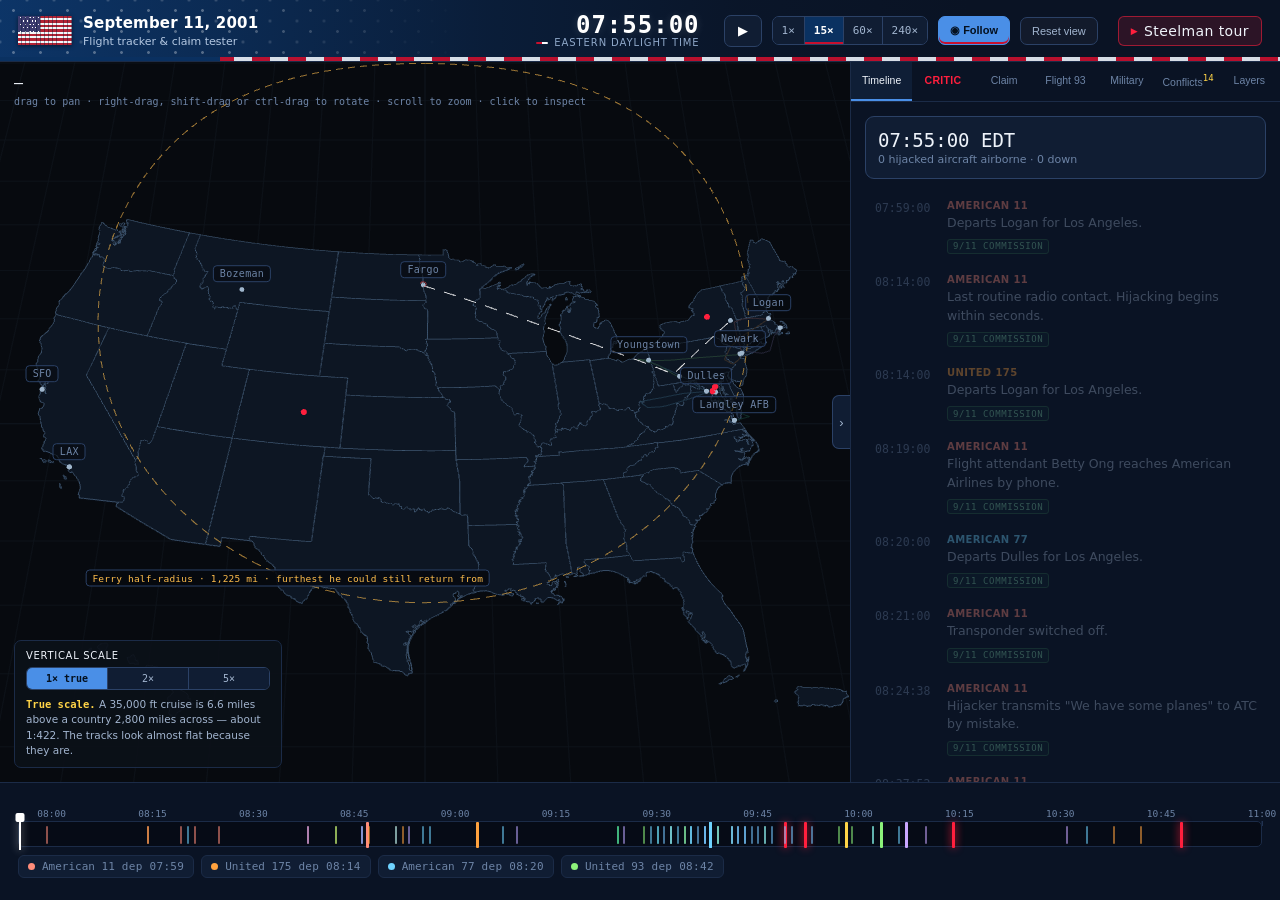
==== commit 08de69e0: "Make the brand mark a 1990s animated flag Rebuilt the way those GIFs actually worked, rather than im" ====
--- a/dev.html
+++ b/dev.html
@@ -12,8 +12,11 @@
 
 <header id="topbar">
   <div class="brand">
-    <h1>September 11, 2001</h1>
-    <span class="sub">Flight tracker &amp; claim tester</span>
+    <span id="flag90" class="flag90" role="img" aria-label="Animated United States flag"></span>
+    <div class="brand-text">
+      <h1>September 11, 2001</h1>
+      <span class="sub">Flight tracker &amp; claim tester</span>
+    </div>
   </div>
 
   <div class="clock-wrap">
--- a/styles.css
+++ b/styles.css
@@ -79,28 +79,103 @@
 #boot.error .spinner { animation: none; border-top-color: var(--aa11); }
 
 /* --- topbar -------------------------------------------------------------- */
+/* The flag, at the weight of an official document rather than a celebration —
+   the register the whole page is written in. A canton wash with a faint star
+   field on the left, a tricolour rule underneath, and the active controls moved
+   off the generic UI blue onto the flag blue. The colour is doing the same job
+   it does on the map: telling one kind of thing from another. */
 #topbar {
-  grid-area: top; display: flex; align-items: center; gap: 24px;
-  padding: 0 18px; background: var(--bg-2);
+  grid-area: top; position: relative; z-index: 2;
+  display: flex; align-items: center; gap: 24px;
+  padding: 0 18px;
+  background:
+    linear-gradient(90deg,
+      rgba(13, 60, 118, .82) 0%,
+      rgba(12, 55, 108, .64) 18%,
+      rgba(10, 49, 97, .34) 38%,
+      rgba(10, 49, 97, .08) 58%,
+      transparent 76%),
+    var(--bg-2);
   border-bottom: 1px solid var(--line);
 }
-.brand h1 { margin: 0; font-size: 15px; font-weight: 650; letter-spacing: .2px; }
-.brand .sub { font-size: 11px; color: var(--ink-faint); }
+
+/* The canton: a field of stars, faint enough to read as texture. */
+#topbar::before {
+  content: ''; position: absolute; left: 0; top: 0; bottom: 4px; width: 460px;
+  pointer-events: none;
+  background-image:
+    radial-gradient(circle at 50% 50%, rgba(255,255,255,.30) 1.1px, transparent 1.7px),
+    radial-gradient(circle at 50% 50%, rgba(255,255,255,.20) 1.1px, transparent 1.7px);
+  background-size: 27px 21px, 27px 21px;
+  background-position: 0 0, 13.5px 10.5px;
+  -webkit-mask-image: linear-gradient(90deg, #000 0 46%, transparent 100%);
+  mask-image: linear-gradient(90deg, #000 0 46%, transparent 100%);
+}
+.brand { position: relative; display: flex; align-items: center; gap: 11px; }
+.brand-text { min-width: 0; }
+
+/* --- the 1990s flag --------------------------------------------------------
+   Sliced into columns, each running the same wave one step behind the last.
+   That phase offset IS the ripple; it is how the original GIFs did it. */
+.flag90 {
+  flex: none; display: flex; align-items: stretch;
+  width: 54px; height: 29px;
+  filter: drop-shadow(0 1px 2px rgba(0,0,0,.55));
+}
+.flag90 i {
+  flex: 1 1 0; min-width: 0;
+  background-image: var(--flag-src);
+  background-repeat: no-repeat;
+  background-size: 1400% 100%;          /* FLAG_SLICES columns across */
+  image-rendering: pixelated;           /* real pixels, not a filter */
+  animation: flag90 1.15s linear infinite;
+  will-change: transform;
+}
+
+@keyframes flag90 {
+  0%   { transform: translateY(0)      scaleY(1);    filter: brightness(1); }
+  25%  { transform: translateY(-1.6px) scaleY(1.05); filter: brightness(1.22); }
+  50%  { transform: translateY(0)      scaleY(1);    filter: brightness(1); }
+  75%  { transform: translateY(1.6px)  scaleY(0.95); filter: brightness(0.82); }
+  100% { transform: translateY(0)      scaleY(1);    filter: brightness(1); }
+}
+
+/* A waving flag is decoration, and decoration is the first thing that should
+   hold still when someone has asked for less motion. */
+@media (prefers-reduced-motion: reduce) {
+  .flag90 i { animation: none; }
+}
+.brand h1 {
+  margin: 0; font-size: 15px; font-weight: 650; letter-spacing: .2px;
+  color: #fff;
+}
+/* Lifted off --ink-faint: that colour was chosen against the near-black page
+   background and is close to unreadable on the canton blue now behind it. */
+.brand .sub { font-size: 11px; color: #b4c8e2; }
 
 .clock-wrap { margin-left: auto; text-align: right; }
 #clock {
   font-family: var(--mono); font-size: 24px; font-weight: 600;
   letter-spacing: 1px; line-height: 1; font-variant-numeric: tabular-nums;
-}
-.clock-label { font-size: 10px; color: var(--ink-faint); letter-spacing: .6px; text-transform: uppercase; }
+  color: #fff; text-shadow: 0 1px 10px rgba(255,255,255,.14);
+}
+.clock-label {
+  font-size: 10px; letter-spacing: .9px; text-transform: uppercase;
+  color: #8fa8c9;
+}
+.clock-label::before {
+  content: ''; display: inline-block; vertical-align: 2px;
+  width: 12px; height: 2px; margin-right: 6px; border-radius: 1px;
+  background: linear-gradient(90deg, var(--flag-red) 0 50%, #f7f9fc 50% 100%);
+}
 
 .transport { display: flex; align-items: center; gap: 10px; }
 .icon-btn {
   width: 38px; height: 32px; border-radius: 7px; cursor: pointer;
-  background: var(--bg-3); border: 1px solid var(--line-2); color: var(--ink);
+  background: var(--bg-3); border: 1px solid var(--line-2); color: #fff;
   font-size: 13px;
 }
-.icon-btn:hover { border-color: var(--ui); }
+.icon-btn:hover { border-color: #6f8fbe; background: rgba(20,38,65,.7); }
 .rate-group { display: flex; border: 1px solid var(--line-2); border-radius: 7px; overflow: hidden; }
 .rate-group button {
   background: var(--bg-3); border: 0; color: var(--ink-dim); cursor: pointer;
@@ -108,12 +183,19 @@
   border-right: 1px solid var(--line-2);
 }
 .rate-group button:last-child { border-right: 0; }
-.rate-group button.on { background: var(--ui); color: #04101f; font-weight: 700; }
+.rate-group button.on {
+  background: var(--flag-blue); color: #fff; font-weight: 700;
+  box-shadow: inset 0 -2px 0 var(--flag-red);
+}
 .ghost-btn {
-  background: transparent; border: 1px solid var(--line-2); color: var(--ink-dim);
+  background: rgba(255,255,255,.03); border: 1px solid var(--line-2); color: var(--ink-dim);
   border-radius: 7px; padding: 7px 11px; cursor: pointer; font-size: 11px;
 }
-.ghost-btn:hover { color: var(--ink); border-color: var(--ui); }
+.ghost-btn:hover { color: var(--ink); border-color: #6f8fbe; }
+.ghost-btn.on {
+  background: var(--flag-blue); border-color: #2d5f9e; color: #fff;
+  box-shadow: inset 0 -2px 0 var(--flag-red);
+}
 
 /* --- stage --------------------------------------------------------------- */
 #stage { grid-area: stage; position: relative; overflow: hidden; }
@@ -522,12 +604,20 @@
    A three-band rule under the header. It is the only decorative element in
    the app and it is three pixels tall, which is about the right weight for
    the subject. */
-#topbar { position: relative; }
+/* The rule under the bar, built as a flag rather than a gradient: a blue
+   canton on the left, then stripes.
+
+   The stripes are sized in pixels, not percentages. Thirteen across a 1600px
+   bar is a 123px band each, which reads as a dashed line; at 18px they read as
+   what they are. The white is pulled off pure so it sits in the page rather
+   than glaring out of it. */
 #topbar::after {
-  content: ''; position: absolute; left: 0; right: 0; bottom: -1px; height: 3px;
-  background: linear-gradient(90deg,
-    var(--flag-blue) 0 34%, #f7f9fc 34% 67%, var(--flag-red) 67% 100%);
-  opacity: .85;
+  content: ''; position: absolute; left: 0; right: 0; bottom: 0; height: 4px;
+  background:
+    linear-gradient(90deg, var(--flag-blue) 0 220px, transparent 220px),
+    repeating-linear-gradient(90deg,
+      var(--flag-red) 0 18px, #e8eef6 18px 36px);
+  opacity: .92;
 }
 
 /* --- CRITIC: red and unmistakable ------------------------------------------
@@ -863,3 +953,22 @@
 }
 .gl-plain { font-size: 12.5px; line-height: 1.55; color: var(--ink); }
 .gl-more { font-size: 11.5px; line-height: 1.55; color: var(--ink-faint); margin-top: 5px; }
+
+/* A CRITIC readout inside a tour callout: the message, and where the
+   best-case shooter would have been when it went. */
+.tour-crit {
+  margin: 9px 0 0; padding: 8px 10px;
+  background: rgba(255,31,61,.09); border-left: 2px solid var(--critic);
+  border-radius: 0 4px 4px 0;
+  font-size: 11.5px; line-height: 1.55; color: var(--ink-dim);
+}
+.tour-crit b {
+  display: inline; color: var(--critic);
+  font: 700 10px/1.4 var(--mono); letter-spacing: .6px;
+}
+.tour-crit strong { color: var(--ink); }
+
+/* The CRITIC-versus-steelman card: the app's own name, finally argued against
+   its own subject. Carries the CRITIC red so it reads as part of that chain. */
+.card.critic-steel-card { border-color: rgba(255,31,61,.42); background: rgba(255,31,61,.05); }
+.card.critic-steel-card h3 { color: var(--critic); }
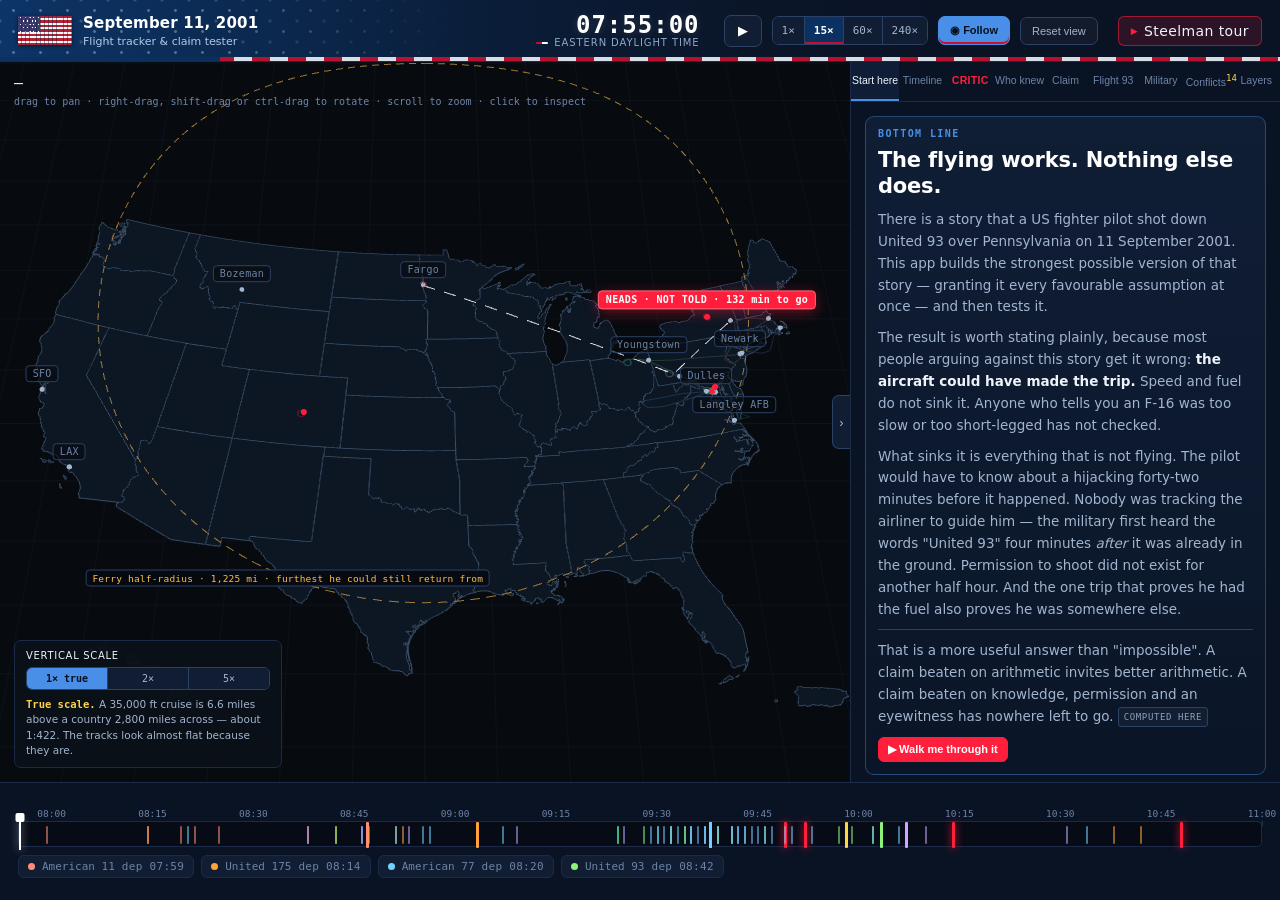
==== commit f8be29b1: "Bottom line up front, the awareness chain, and a real mobile layout Four things, all pulling the sam" ====
--- a/dev.html
+++ b/dev.html
@@ -35,6 +35,7 @@
     <button id="btn-follow" class="ghost-btn on" aria-pressed="true"
             title="Keep the camera on whatever is airborne (F)">Follow</button>
     <button id="btn-reset-view" class="ghost-btn" title="Stop following and show the whole country">Reset view</button>
+    <button id="btn-map" class="ghost-btn only-mobile" title="Swap between the map and the reading">Map</button>
     <button id="btn-tour" class="tour-btn" title="Play a guided walk through the steelman argument">
       <span class="tour-btn-glyph">&#9654;</span> Steelman tour
     </button>
@@ -94,8 +95,10 @@
 
 <aside id="panel">
   <nav id="tabs">
-    <button data-tab="timeline" class="on">Timeline</button>
+    <button data-tab="brief" class="on">Start&nbsp;here</button>
+    <button data-tab="timeline">Timeline</button>
     <button data-tab="critic">CRITIC</button>
+    <button data-tab="aware">Who&nbsp;knew</button>
     <button data-tab="claim">Claim</button>
     <button data-tab="debris">Flight&nbsp;93</button>
     <button data-tab="military">Military</button>
@@ -103,7 +106,11 @@
     <button data-tab="layers">Layers</button>
   </nav>
 
-  <section class="tab-body" data-body="timeline">
+  <section class="tab-body" data-body="brief" id="brief-body"></section>
+
+  <section class="tab-body hidden" data-body="aware" id="aware-body"></section>
+
+  <section class="tab-body hidden" data-body="timeline">
     <div id="now-card" class="card"></div>
     <div id="event-list"></div>
   </section>
--- a/styles.css
+++ b/styles.css
@@ -429,12 +429,11 @@
 @media (max-width: 1150px) {
   :root { --panel-w: 360px; }
 }
-@media (max-width: 900px) {
-  body { grid-template-columns: 1fr; grid-template-areas: "top" "stage" "time"; }
-  #panel { position: fixed; right: 0; top: var(--topbar-h); bottom: var(--timeline-h); width: 340px; z-index: 20; }
-  body.panel-hidden #panel { display: none; }
-  .transport .ghost-btn { display: none; }
-}
+/* The mobile rules live in the 860px block near the end of this file. An
+   earlier version of them sat here and fought it: a grid with no panel area,
+   the panel as a fixed 340px overlay, and `.transport .ghost-btn { display:
+   none }` which outranks `.only-mobile` on specificity and so kept the
+   Map/Read toggle permanently hidden. Removed rather than patched. */
 
 
 /* --- military tab ---------------------------------------------------------- */
@@ -845,10 +844,7 @@
   35%      { box-shadow: 0 0 0 3px rgba(74,143,231,.4); }
 }
 
-@media (max-width: 900px) {
-  #tour { left: 10px; right: 10px; bottom: 10px; width: auto; }
-  #tour-body { max-height: 26vh; }
-}
+
 
 /* The callout takes the bottom-left corner, which the vertical-scale legend
    already owned. The legend steps aside rather than being covered: a control
@@ -972,3 +968,268 @@
    its own subject. Carries the CRITIC red so it reads as part of that chain. */
 .card.critic-steel-card { border-color: rgba(255,31,61,.42); background: rgba(255,31,61,.05); }
 .card.critic-steel-card h3 { color: var(--critic); }
+
+/* --- reference links --------------------------------------------------------
+   Colour separates orientation from evidence: a Wikipedia article is
+   background reading and must not look like the NTSB study next to it. */
+.ref-row { display: flex; flex-wrap: wrap; gap: 5px; margin-top: 7px; }
+.ref-row.ref-indent { margin: 0 0 10px 26px; }
+.ref {
+  display: inline-flex; align-items: center; gap: 4px;
+  padding: 2px 7px; border-radius: 4px;
+  font: 500 10.5px/1.5 var(--mono); letter-spacing: .2px;
+  text-decoration: none; border: 1px solid transparent;
+  transition: background .14s, border-color .14s;
+}
+.ref::after { content: '\2197'; font-size: 9px; opacity: .65; }
+.ref:hover { text-decoration: none; }
+
+.ref-wiki {
+  color: #9fc0e8; background: rgba(74,143,231,.10); border-color: rgba(74,143,231,.30);
+}
+.ref-wiki:hover { background: rgba(74,143,231,.22); border-color: rgba(74,143,231,.6); }
+
+.ref-doc {
+  color: #7de3b6; background: rgba(53,214,164,.10); border-color: rgba(53,214,164,.30);
+}
+.ref-doc:hover { background: rgba(53,214,164,.20); border-color: rgba(53,214,164,.6); }
+
+.ref-press {
+  color: #ffd489; background: rgba(255,190,77,.10); border-color: rgba(255,190,77,.30);
+}
+.ref-press:hover { background: rgba(255,190,77,.20); border-color: rgba(255,190,77,.6); }
+
+#ip-src .ref { margin-left: 6px; }
+
+/* --- awareness labels -------------------------------------------------------
+   Colour by who is doing the knowing, because the split between the civil side
+   and the military side is the entire argument. The NEADS counter is styled
+   hardest: an absence nobody can see is not evidence of anything. */
+.map-label.aware-line { font-weight: 600; letter-spacing: .3px; padding: 3px 7px; }
+.map-label.aware-line.aw-civil    { background: #0e3a2c; border-color: #35d6a4; color: #8ff0cd; }
+.map-label.aware-line.aw-military { background: #3a0e17; border-color: #ff1f3d; color: #ffb3bf; }
+.map-label.aware-line.aw-exec     { background: #3a320e; border-color: #ffd447; color: #ffe9a8; }
+.map-label.aware-line.aw-public   { background: #1b2740; border-color: #9fb6cc; color: #cfdcec; }
+.map-label.aware-line.dark {
+  background: var(--critic); color: #fff; border-color: #ff6b80; font-weight: 700;
+  box-shadow: 0 3px 14px rgba(255,31,61,.4);
+}
+.map-label.aware-line.fresh { animation: critic-arrive 1.1s ease-out 3; }
+
+/* --- Start here: bottom line up front ---------------------------------------
+   The conclusion, then the reasoning, then the evidence, then the objections.
+   Headlines alone are the ninety-second version; the bodies are the hour. */
+.card.bluf {
+  border-color: rgba(74,143,231,.4);
+  background: linear-gradient(180deg, rgba(74,143,231,.09), rgba(74,143,231,.02));
+}
+.bluf-kicker {
+  font: 700 10px/1 var(--mono); letter-spacing: 1.4px; text-transform: uppercase;
+  color: var(--ui); margin-bottom: 8px;
+}
+.card.bluf h2 {
+  margin: 0 0 10px; font-size: 21px; line-height: 1.25; color: #fff;
+  letter-spacing: -.2px;
+}
+.card.bluf p { font-size: 13.5px; line-height: 1.62; }
+.bluf-note {
+  margin-top: 11px; padding-top: 10px; border-top: 1px solid var(--line-2);
+  font-size: 12px; color: var(--ink-dim);
+}
+.chip-go { background: var(--critic); border-color: var(--critic); color: #fff; font-weight: 600; }
+.chip-go:hover { background: #ff4560; }
+
+.sec-head {
+  margin: 22px 0 4px; font-size: 12px; letter-spacing: 1.3px; text-transform: uppercase;
+  color: var(--ink-faint); font-family: var(--mono);
+}
+.sec-note { margin: 0 0 10px; font-size: 12px; color: var(--ink-faint); line-height: 1.55; }
+
+/* The walkthrough: a native disclosure, so it works before any JS runs and
+   keyboard and screen readers get it for free. */
+.wt {
+  background: var(--bg-3); border: 1px solid var(--line); border-radius: 9px;
+  margin-bottom: 8px; overflow: hidden;
+}
+.wt[open] { border-color: var(--line-2); }
+.wt > summary {
+  display: flex; align-items: baseline; gap: 10px; flex-wrap: wrap;
+  padding: 13px 14px; cursor: pointer; list-style: none;
+  min-height: 44px;
+}
+.wt > summary::-webkit-details-marker { display: none; }
+.wt > summary:hover { background: rgba(255,255,255,.03); }
+.wt-kicker {
+  flex: none; font: 700 9.5px/1.6 var(--mono); letter-spacing: 1.1px;
+  text-transform: uppercase; color: var(--ui);
+}
+.wt-head { flex: 1 1 auto; font-size: 14.5px; line-height: 1.35; color: var(--ink); font-weight: 600; }
+.wt-more { flex: none; width: 11px; height: 11px; position: relative; align-self: center; }
+.wt-more::before, .wt-more::after {
+  content: ''; position: absolute; background: var(--ink-faint); transition: transform .18s;
+}
+.wt-more::before { left: 0; right: 0; top: 5px; height: 1.5px; }
+.wt-more::after  { top: 0; bottom: 0; left: 5px; width: 1.5px; }
+.wt[open] .wt-more::after { transform: scaleY(0); }
+.wt-body { padding: 0 14px 14px; }
+.wt-body p { margin: 0 0 9px; font-size: 13px; line-height: 1.62; color: var(--ink-dim); }
+.wt-body strong { color: var(--ink); }
+
+/* The objection, inside the section it undercuts. */
+.wt-counter {
+  margin-top: 11px; padding: 11px 12px; border-radius: 7px;
+  background: rgba(255,190,77,.07); border-left: 3px solid var(--ua175);
+}
+.wt-counter-q {
+  font-size: 12.5px; font-weight: 650; color: var(--ua175); margin-bottom: 6px;
+}
+.wt-counter p { margin: 0; font-size: 12.5px; color: var(--ink-dim); }
+.wt-counter .chip { margin-top: 9px; }
+
+/* However long you have */
+.paths { display: flex; flex-direction: column; gap: 7px; }
+.path {
+  display: grid; grid-template-columns: 62px 1fr; gap: 3px 11px; text-align: left;
+  padding: 11px 13px; min-height: 44px;
+  background: var(--bg-3); border: 1px solid var(--line); border-radius: 8px;
+  cursor: pointer; color: inherit; font: inherit;
+}
+.path:hover { border-color: var(--ui); background: rgba(74,143,231,.07); }
+.path-min {
+  grid-row: 1 / span 2; align-self: center;
+  font: 700 11px/1.3 var(--mono); color: var(--ui); letter-spacing: .3px;
+}
+.path-label { font-size: 13px; font-weight: 600; color: var(--ink); }
+.path-note { font-size: 11.5px; color: var(--ink-faint); line-height: 1.5; }
+
+/* --- the awareness chain --------------------------------------------------- */
+.aw-list { display: flex; flex-direction: column; }
+.aw {
+  display: grid; grid-template-columns: 54px 1fr; gap: 12px;
+  padding: 12px 0 12px 2px; border-top: 1px solid var(--line);
+  position: relative;
+}
+.aw::before {
+  content: ''; position: absolute; left: 47px; top: 0; bottom: 0; width: 2px;
+  background: var(--aw); opacity: .3;
+}
+.aw-t { font: 600 12px/1.4 var(--mono); color: var(--aw); letter-spacing: .4px; }
+.aw-actor {
+  font: 700 9px/1.5 var(--mono); letter-spacing: 1.1px; text-transform: uppercase;
+  color: var(--aw);
+}
+.aw-who { font-size: 12.5px; font-weight: 600; color: var(--ink); margin: 1px 0 4px; }
+.aw-what { margin: 0 0 7px; font-size: 12.5px; line-height: 1.6; color: var(--ink-dim); }
+.aw-bearing {
+  margin: 0; font-size: 11.5px; line-height: 1.6; color: var(--ink-faint);
+  padding-left: 9px; border-left: 2px solid var(--line-2);
+}
+.aw-bearing strong { color: var(--ink-dim); }
+.aw-pivot { background: rgba(255,31,61,.07); border-radius: 7px; padding-left: 8px; }
+.aw-pivot::before { opacity: .85; width: 3px; }
+.aw-key {
+  display: flex; align-items: baseline; gap: 8px; font-size: 12px; line-height: 1.6;
+  color: var(--ink-dim); margin-bottom: 5px;
+}
+.aw-key i { flex: none; width: 9px; height: 9px; border-radius: 50%; align-self: center; }
+.aw-key b { color: var(--ink); }
+.aw-obj {
+  font-size: 13px; font-style: italic; color: var(--ink); line-height: 1.6;
+  padding: 10px 12px; border-left: 3px solid var(--ua175);
+  background: rgba(255,190,77,.07); border-radius: 0 6px 6px 0; margin-bottom: 12px;
+}
+
+/* --- mobile -----------------------------------------------------------------
+   A phone cannot show a map and an argument at once, so it does not try. The
+   map becomes a fixed hero you can swap to full height; the reading is the
+   main scroll; the tab bar is sticky and scrolls sideways. Everything
+   touchable is at least 44 pixels. */
+.only-mobile { display: none; }
+
+@media (max-width: 860px) {
+  body {
+    grid-template-columns: 1fr;
+    grid-template-rows: auto 34vh 1fr auto;
+    grid-template-areas: "top" "stage" "panel" "time";
+  }
+  .only-mobile { display: inline-block; }
+
+  /* Grid items default to min-width:auto, which lets a wide child — the
+     transport row, the tab strip — push the whole body wider than the screen
+     and clip every paragraph mid-word. This is the fix for that, and it has to
+     be on the items, not the body. */
+  body { overflow-x: hidden; }
+  #topbar, #stage, #panel, #timeline { min-width: 0; }
+  #topbar { gap: 9px; padding: 0 10px; flex-wrap: nowrap; overflow: hidden; }
+  .brand { min-width: 0; flex: 0 1 auto; }
+  .brand h1 { overflow: hidden; text-overflow: ellipsis; white-space: nowrap; }
+  .clock-wrap { flex: none; }
+  .transport { flex: none; }
+  /* Four playback rates will not fit beside a clock on a phone. The two that
+     matter are real time and the default. */
+  .rate-group button[data-rate="60"],
+  .rate-group button[data-rate="240"] { display: none; }
+  #topbar::before { width: 240px; }
+  .brand .sub { display: none; }
+  .brand h1 { font-size: 13px; }
+  .flag90 { width: 40px; height: 21px; }
+  #clock { font-size: 17px; }
+  .clock-label { display: none; }
+  .transport { gap: 6px; }
+  .rate-group button { padding: 9px 8px; }
+  .icon-btn { width: 42px; height: 38px; }
+  #btn-follow, #btn-reset-view, #btn-tour { display: none; }
+  .ghost-btn { padding: 10px 12px; }
+
+  #stage { min-height: 0; }
+  #aside-toggle, #legend { display: none; }
+  #hud { font-size: 10px; }
+  #hud-hint { display: none; }
+
+  /* The map full-screen, when you ask for it. */
+  body.map-open { grid-template-rows: auto 1fr 0 auto; }
+  body.map-open #panel { display: none; }
+
+  #panel {
+    grid-area: panel; border-left: 0; border-top: 1px solid var(--line);
+    position: static; width: auto; opacity: 1; pointer-events: auto;
+  }
+  body.panel-hidden #panel { display: flex; }
+
+  /* Sticky, sideways-scrolling tabs. Seven will not fit across a phone, and
+     wrapping them eats a third of the screen. */
+  #tabs {
+    position: sticky; top: 0; z-index: 5; flex-wrap: nowrap;
+    overflow-x: auto; scrollbar-width: none; background: var(--bg-2);
+  }
+  #tabs::-webkit-scrollbar { display: none; }
+  #tabs button { flex: 0 0 auto; padding: 13px 14px; font-size: 12px; min-height: 44px; }
+
+  .tab-body { padding: 12px 12px 28px; }
+  .card { padding: 13px; }
+  .card.bluf h2 { font-size: 19px; }
+  .card.bluf p { font-size: 14px; }
+  .wt-body p, .wt-counter p { font-size: 13.5px; }
+
+  #timeline { padding: 7px 11px 6px; gap: 6px; }
+  #flight-strip { flex-wrap: nowrap; overflow-x: auto; scrollbar-width: none; }
+  #flight-strip::-webkit-scrollbar { display: none; }
+  .fs { flex: 0 0 auto; }
+
+  #tour { left: 8px; right: 8px; bottom: 8px; width: auto; }
+  #tour-body { max-height: 30vh; }
+  .tour-ctl button { min-width: 42px; height: 34px; }
+
+  #info-pop { width: calc(100vw - 22px); }
+  .chip { padding: 9px 12px; min-height: 38px; }
+  .toggle { min-height: 44px; }
+}
+
+@media (max-width: 420px) {
+  body { grid-template-rows: auto 28vh 1fr auto; }
+  .brand h1 { font-size: 12px; }
+  #clock { font-size: 15px; }
+  .rate-group button { padding: 9px 6px; font-size: 10px; }
+  .card.bluf h2 { font-size: 17.5px; }
+  .path { grid-template-columns: 54px 1fr; }
+}
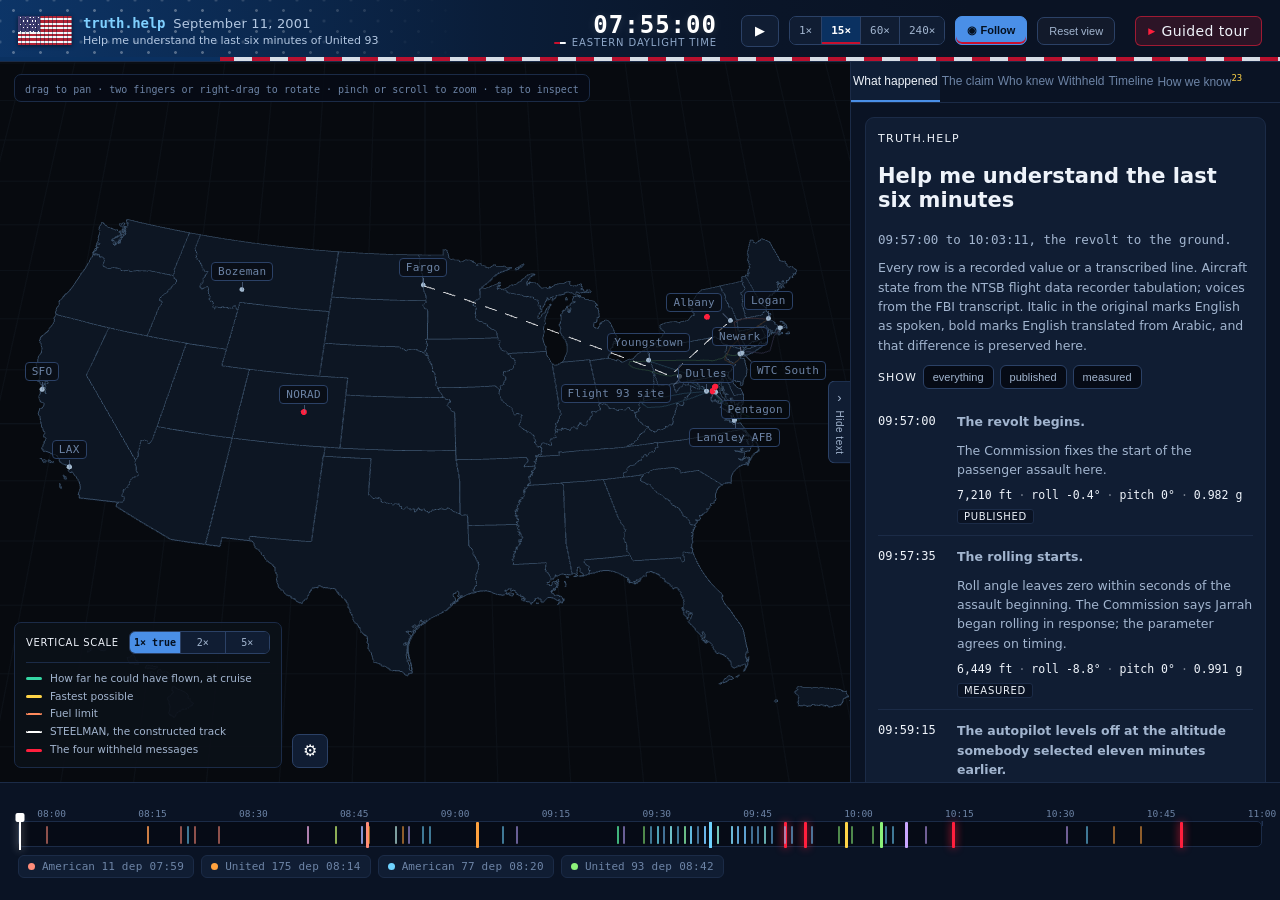
==== commit 9f20dcbd: "Publish the recorder data, and the corrections it produced Adds data/ : machine-readable derivatives" ====
--- a/dev.html
+++ b/dev.html
@@ -3,19 +3,19 @@
 <head>
 <meta charset="utf-8" />
 <meta name="viewport" content="width=device-width, initial-scale=1" />
-<title>September 11, 2001 — Tracker</title>
+<title>truth.help — the last six minutes of United 93</title>
 <link rel="stylesheet" href="styles.css" />
 </head>
 <body>
 
-<div id="boot"><div class="boot-inner"><div class="spinner"></div><p>Loading state geometry…</p></div></div>
+<div id="boot"><div class="boot-inner"><div class="spinner"></div><p>Loading map…</p></div></div>
 
 <header id="topbar">
   <div class="brand">
     <span id="flag90" class="flag90" role="img" aria-label="Animated United States flag"></span>
     <div class="brand-text">
-      <h1>September 11, 2001</h1>
-      <span class="sub">Flight tracker &amp; claim tester</span>
+      <h1><a class="wordmark" href="https://truth.help" rel="home">truth.help</a><span class="hdate">September 11, 2001</span></h1>
+      <span class="sub">Help me understand the last six minutes of United 93</span>
     </div>
   </div>
 
@@ -35,9 +35,9 @@
     <button id="btn-follow" class="ghost-btn on" aria-pressed="true"
             title="Keep the camera on whatever is airborne (F)">Follow</button>
     <button id="btn-reset-view" class="ghost-btn" title="Stop following and show the whole country">Reset view</button>
-    <button id="btn-map" class="ghost-btn only-mobile" title="Swap between the map and the reading">Map</button>
-    <button id="btn-tour" class="tour-btn" title="Play a guided walk through the steelman argument">
-      <span class="tour-btn-glyph">&#9654;</span> Steelman tour
+    <button id="btn-map" class="ghost-btn only-mobile" title="Swap between the map and the text">Full map</button>
+    <button id="btn-tour" class="tour-btn" title="Play a guided walk through the argument">
+      <span class="tour-btn-glyph">&#9654;</span> <span class="tour-btn-word">Guided tour</span><span class="tour-btn-short">Tour</span>
     </button>
   </div>
 </header>
@@ -47,21 +47,39 @@
   <div id="labels"></div>
 
   <div id="hud">
-    <div id="hud-state">—</div>
-    <div id="hud-hint">drag to pan · right-drag, shift-drag or ctrl-drag to rotate · scroll to zoom · click to inspect</div>
+    <div id="hud-state"></div>
+    <div id="hud-hint">drag to pan &middot; two fingers or right-drag to rotate &middot; pinch or scroll to zoom &middot; tap to inspect</div>
   </div>
 
   <div id="legend">
-    <div class="legend-title">Vertical scale</div>
-    <div class="alt-group" id="alt-group">
-      <button data-alt="1" class="on">1× true</button>
-      <button data-alt="2">2×</button>
-      <button data-alt="5">5×</button>
+    <div class="legend-scale">
+      <span class="legend-title">Vertical scale</span>
+      <div class="alt-group" id="alt-group" title="">
+        <button data-alt="1" class="on">1× true</button>
+        <button data-alt="2">2×</button>
+        <button data-alt="5">5×</button>
+      </div>
     </div>
-    <div class="legend-row" id="alt-note"></div>
+    <div class="legend-row" id="alt-note" hidden></div>
+    <div id="legend-key" class="legend-key">
+      <div><i style="background:#35d6a4"></i>How far he could have flown, at cruise</div>
+      <div><i style="background:#ffd447"></i>Fastest possible</div>
+      <div><i class="dash" style="border-color:#ff8a5c"></i>Fuel limit</div>
+      <div><i class="dash" style="border-color:#fff"></i>STEELMAN, the constructed track</div>
+      <div><i style="background:#ff1f3d"></i>The four withheld messages</div>
+    </div>
   </div>
 
-  <button id="aside-toggle" title="Show / hide panel">›</button>
+  <button id="btn-layers" class="icon-btn" aria-label="Map layers" title="Map layers" aria-expanded="false">&#9881;</button>
+  <div id="layers-drawer" class="hidden" aria-label="Map layers">
+    <div class="drawer-head">
+      <span>Map layers</span>
+      <button id="drawer-close" class="tour-x" title="Close">&#10005;</button>
+    </div>
+    <div id="layers-body"></div>
+  </div>
+
+  <button id="aside-toggle" title="Hide text" aria-label="Hide text"><span class="at-glyph">›</span><span class="at-word">Hide text</span></button>
 
   <!-- One popover, shared by every (i) on the page. -->
   <div id="info-pop" class="hidden" role="dialog" aria-label="Definition">
@@ -73,7 +91,7 @@
 
   <!-- The guided tour's callout. Lives over the map, because the map is what
        it is talking about. -->
-  <section id="tour" class="hidden" aria-live="polite" aria-label="Steelman tour">
+  <section id="tour" class="hidden" aria-live="polite" aria-label="Guided tour">
     <div class="tour-bar"><i id="tour-bar-fill"></i></div>
     <div class="tour-head">
       <span id="tour-chapter" class="tour-chapter">&mdash;</span>
@@ -85,6 +103,7 @@
     <div class="tour-foot">
       <div id="tour-dots" class="tour-dots"></div>
       <div class="tour-ctl">
+        <button id="tour-end" title="End the tour">End</button>
         <button id="tour-prev" title="Previous step (&larr;)">&lsaquo;</button>
         <button id="tour-replay" title="Show me where to look again">&#9673;</button>
         <button id="tour-next" title="Next step (space or &rarr;)">&rsaquo;</button>
@@ -95,32 +114,44 @@
 
 <aside id="panel">
   <nav id="tabs">
-    <button data-tab="brief" class="on">Start&nbsp;here</button>
+    <button data-tab="brief" class="on">What&nbsp;happened</button>
+    <button data-tab="claim">The&nbsp;claim</button>
+    <button data-tab="aware">Who&nbsp;knew</button>
+    <button data-tab="critic">Withheld</button>
     <button data-tab="timeline">Timeline</button>
-    <button data-tab="critic">CRITIC</button>
-    <button data-tab="aware">Who&nbsp;knew</button>
-    <button data-tab="claim">Claim</button>
-    <button data-tab="debris">Flight&nbsp;93</button>
-    <button data-tab="military">Military</button>
-    <button data-tab="conflicts">Conflicts<span id="conflict-count"></span></button>
-    <button data-tab="layers">Layers</button>
+    <button data-tab="conflicts">How&nbsp;we&nbsp;know<span id="conflict-count"></span></button>
   </nav>
 
-  <section class="tab-body" data-body="brief" id="brief-body"></section>
+  <section class="tab-body" data-body="brief"><div id="recon-host"></div><div id="brief-body"></div></section>
 
-  <section class="tab-body hidden" data-body="aware" id="aware-body"></section>
+  <section class="tab-body hidden" data-body="claim"><div id="claim-body"></div><div id="claim-next"></div></section>
+
+  <section class="tab-body hidden" data-body="aware">
+    <div id="aware-body"></div>
+    <h3 id="airborne" class="sec-head sec-anchor">What was airborne</h3>
+    <div id="military-body"></div>
+    <div id="aware-next"></div>
+  </section>
+
+  <section class="tab-body hidden" data-body="critic"><div id="critic-body"></div><div id="critic-next"></div></section>
 
   <section class="tab-body hidden" data-body="timeline">
+    <div id="timeline-top"></div>
     <div id="now-card" class="card"></div>
     <div id="event-list"></div>
+    <h3 id="crash" class="sec-head sec-anchor">The crash, 09:57–10:03</h3>
+    <div id="debris-body"></div>
+    <div id="timeline-next"></div>
   </section>
 
-  <section class="tab-body hidden" data-body="critic"><div id="critic-body"></div></section>
-  <section class="tab-body hidden" data-body="claim"><div id="claim-body"></div></section>
-  <section class="tab-body hidden" data-body="debris"><div id="debris-body"></div></section>
-  <section class="tab-body hidden" data-body="military"><div id="military-body"></div></section>
-  <section class="tab-body hidden" data-body="conflicts"><div id="conflicts-body"></div></section>
-  <section class="tab-body hidden" data-body="layers"><div id="layers-body"></div></section>
+  <section class="tab-body hidden" data-body="conflicts">
+    <div id="certainty-host"></div>
+    <div id="corrections-host"></div>
+    <div id="conflicts-body"></div>
+    <div id="glossary-host"></div>
+    <div id="mapkey-host"></div>
+    <div id="conflicts-next"></div>
+  </section>
 </aside>
 
 <footer id="timeline">
--- a/styles.css
+++ b/styles.css
@@ -37,6 +37,7 @@
 
   --topbar-h: 62px;
   --timeline-h: 118px;
+  --footer-h: 118px;
   --panel-w: 430px;
 
   --mono: ui-monospace, "SF Mono", "Cascadia Mono", Menlo, Consolas, monospace;
@@ -151,6 +152,18 @@
 }
 /* Lifted off --ink-faint: that colour was chosen against the near-black page
    background and is close to unreadable on the canton blue now behind it. */
+/* The domain is the promise the page has to keep, so it goes first and stays
+   first: when the masthead ellipsizes on a phone it is the half that survives. */
+.brand h1 { display: flex; align-items: baseline; gap: 8px; }
+.wordmark {
+  font-family: var(--mono); font-size: 14px; font-weight: 700; letter-spacing: -.2px;
+  color: #7fd0ff; text-decoration: none; flex: 0 0 auto;
+}
+.wordmark:hover { text-decoration: underline; }
+.hdate {
+  font-size: 13px; font-weight: 500; color: #b4c8e2;
+  overflow: hidden; text-overflow: ellipsis; white-space: nowrap; min-width: 0;
+}
 .brand .sub { font-size: 11px; color: #b4c8e2; }
 
 .clock-wrap { margin-left: auto; text-align: right; }
@@ -199,58 +212,149 @@
 
 /* --- stage --------------------------------------------------------------- */
 #stage { grid-area: stage; position: relative; overflow: hidden; }
-#map { width: 100%; height: 100%; display: block; cursor: grab; }
+/* touch-action: none is load-bearing. Without it the browser treats a
+   drag as a candidate page scroll, and the moment it decides that is what
+   the gesture is, it fires pointercancel and the drag dies mid-motion. */
+#map {
+  width: 100%; height: 100%; display: block; cursor: grab;
+  touch-action: none;
+  overscroll-behavior: none;
+  -webkit-user-select: none; user-select: none;
+  -webkit-tap-highlight-color: transparent;
+}
 #map:active { cursor: grabbing; }
 
-#labels { position: absolute; inset: 0; pointer-events: none; }
+/* The label layer sits in its own stacking context so a label's leader line
+   (a negative-z-index child) can pass behind other labels without dropping
+   behind the canvas. */
+#labels { position: absolute; inset: 0; pointer-events: none; z-index: 1; }
 .map-label {
-  position: absolute; transform: translate(-50%, -140%);
-  font-size: 10px; font-family: var(--mono); letter-spacing: .3px;
+  position: absolute;
+  font-size: 11px; font-family: var(--mono); letter-spacing: .3px;
   color: var(--ink); background: rgba(7,10,15,.82);
   border: 1px solid var(--line-2); border-radius: 4px;
   padding: 2px 6px; white-space: nowrap; pointer-events: none;
+  box-sizing: border-box;
+}
+.map-label .lt { position: relative; }
+/* The leader from the box to the point it names. */
+.map-label .lead {
+  position: absolute; display: block; height: 1px; width: 0;
+  background: currentColor; opacity: .55; transform-origin: 0 0;
+  z-index: -1; pointer-events: none;
 }
 .map-label.flight { font-weight: 700; }
 .map-label.dim { color: var(--ink-faint); background: rgba(7,10,15,.6); }
 
 #hud {
-  position: absolute; left: 14px; top: 12px; pointer-events: none;
+  position: absolute; left: 14px; top: 12px; pointer-events: none; z-index: 3;
   font-family: var(--mono); font-size: 11px;
+  background: rgba(6,11,22,.86); border: 1px solid var(--line);
+  border-radius: 7px; padding: 6px 10px;
 }
 #hud-state { font-size: 15px; color: var(--ink); min-height: 19px; letter-spacing: .3px; }
+/* Nothing hovered is the normal state, so an empty readout collapses rather
+   than holding an empty band open above the hint. The mobile block drops the
+   whole HUD when it is empty, because there the hint line is hidden too. */
+#hud-state:empty { display: none; }
 #hud-hint { color: var(--ink-faint); margin-top: 3px; font-size: 10px; }
 
+/* The legend: one row for the vertical scale, the colour key beneath it. */
 #legend {
-  position: absolute; left: 14px; bottom: 14px; max-width: 268px;
+  position: absolute; left: 14px; bottom: 14px; width: 268px; z-index: 3;
   background: rgba(12,17,25,.9); border: 1px solid var(--line);
-  border-radius: 7px; padding: 9px 11px; font-size: 10.5px; color: var(--ink-dim);
-}
-.legend-title { color: var(--ink); font-size: 10px; text-transform: uppercase; letter-spacing: .7px; margin-bottom: 4px; }
+  border-radius: 7px; padding: 8px 11px; font-size: 10.5px; color: var(--ink-dim);
+}
+.legend-scale { display: flex; align-items: center; gap: 10px; }
+.legend-scale .alt-group { flex: 1; margin: 0; }
+.legend-title { color: var(--ink); font-size: 10px; text-transform: uppercase; letter-spacing: .7px; white-space: nowrap; }
 .legend-row b { color: var(--claim); font-family: var(--mono); }
+#alt-note[hidden] { display: none; }
+.legend-key { margin-top: 8px; padding-top: 7px; border-top: 1px solid var(--line); }
+.legend-key > div { display: flex; align-items: center; gap: 8px; line-height: 1.7; color: var(--ink-dim); }
+.legend-key i { flex: none; width: 16px; height: 3px; border-radius: 2px; }
+.legend-key i.dash { height: 0; border-top: 2px dashed; background: none; }
+.legend-key.in-drawer { font-size: 11.5px; }
+
+/* The layers drawer and its button, beside the legend. */
+#btn-layers {
+  position: absolute; left: 292px; bottom: 14px; z-index: 3;
+  width: 36px; height: 34px; font-size: 16px; line-height: 1;
+}
+#btn-layers.on { background: var(--flag-blue); border-color: #2d5f9e; }
+#layers-drawer {
+  position: absolute; left: 14px; bottom: 58px; width: 340px; z-index: 30;
+  max-height: calc(100% - 80px); overflow-y: auto;
+  background: rgba(6,11,22,.96); backdrop-filter: blur(9px);
+  border: 1px solid var(--line-2); border-radius: 9px; padding: 10px 12px 4px;
+  box-shadow: 0 18px 48px rgba(0,0,0,.62);
+  animation: tour-in .22s ease-out;
+}
+#layers-drawer.hidden { display: none; }
+.drawer-head {
+  display: flex; align-items: center; justify-content: space-between;
+  font: 700 10px/1 var(--mono); letter-spacing: 1.2px; text-transform: uppercase;
+  color: var(--ink-dim); margin-bottom: 8px;
+}
+#layers-drawer .card { padding: 10px; margin-bottom: 8px; }
+#layers-drawer .toggle { padding: 6px 4px; }
+.mode-switch {
+  display: flex; border: 1px solid var(--line-2); border-radius: 7px; overflow: hidden;
+}
+.mode-switch button {
+  flex: 1; background: var(--bg-3); border: 0; border-right: 1px solid var(--line-2);
+  color: var(--ink-dim); cursor: pointer; padding: 8px 6px; font-size: 12px; font-weight: 600;
+}
+.mode-switch button:last-child { border-right: 0; }
+.mode-switch button.on { background: var(--flag-blue); color: #fff; box-shadow: inset 0 -2px 0 var(--flag-red); }
 
 #aside-toggle {
   position: absolute; right: 0; top: 50%; transform: translateY(-50%);
-  width: 18px; height: 54px; z-index: 10; cursor: pointer;
+  z-index: 10; cursor: pointer;
+  display: flex; flex-direction: column; align-items: center; gap: 6px;
+  width: 22px; padding: 8px 3px;
   background: var(--bg-3); color: var(--ink-dim);
   border: 1px solid var(--line-2); border-right: 0;
   border-radius: 7px 0 0 7px; font-size: 13px;
 }
+#aside-toggle .at-word { writing-mode: vertical-rl; font-size: 10px; letter-spacing: .5px; }
 #aside-toggle:hover { color: var(--ink); }
-body.panel-hidden #aside-toggle { transform: translateY(-50%) rotate(180deg); border-radius: 7px 0 0 7px; }
+body.panel-hidden #aside-toggle .at-glyph { display: inline-block; transform: rotate(180deg); }
 
 /* --- panel --------------------------------------------------------------- */
 #panel {
   grid-area: panel; background: var(--bg-2); border-left: 1px solid var(--line);
   display: flex; flex-direction: column; overflow: hidden; transition: opacity .2s;
-}
+  position: relative;
+}
+/* Six tabs at ~70px each across the 430px panel. */
 #tabs {
-  display: flex; flex-wrap: wrap; border-bottom: 1px solid var(--line); flex: 0 0 auto;
-}
-#tabs button { flex: 1 1 25%; }
+  display: flex; flex-wrap: nowrap; border-bottom: 1px solid var(--line); flex: 0 0 auto;
+  position: relative;
+  /* Labels that read as questions are longer than one-word labels. Rather than
+     crushing them into each other, let the strip scroll and keep each label
+     whole; the fade on #panel::before already signals there is more. */
+  overflow-x: auto; scrollbar-width: none; scroll-snap-type: x proximity;
+}
+#tabs::-webkit-scrollbar { display: none; }
 #tabs button {
-  flex: 1; background: transparent; border: 0; border-bottom: 2px solid transparent;
-  color: var(--ink-faint); padding: 11px 1px; cursor: pointer; font-size: 10.5px;
+  flex: 0 0 auto; white-space: nowrap; scroll-snap-align: start; background: transparent; border: 0; border-bottom: 2px solid transparent;
+  color: var(--ink-faint); padding: 11px 2px; cursor: pointer; font-size: 12px;
   letter-spacing: 0; white-space: nowrap; min-width: 0;
+}
+/* Right-edge fade on a strip that scrolls sideways, drawn by the strip's
+   parent so it stays at the visible edge, and switched off at the end. */
+#panel::before, #timeline::after {
+  content: ''; position: absolute; right: 0; width: 28px; z-index: 6;
+  pointer-events: none; opacity: 0; transition: opacity .2s;
+  background: linear-gradient(90deg, transparent, var(--bg-2));
+}
+#panel::before { top: 0; height: 44px; }
+#timeline::after { bottom: 6px; height: 30px; }
+@media (max-width: 860px) {
+  #panel:has(#tabs:not(.at-end))::before { opacity: 1; }
+  #timeline:has(#flight-strip:not(.at-end))::after { opacity: 1; }
+  body.footer-min #timeline::after { display: none; }
 }
 #conflict-count {
   display: inline-block; font-family: var(--mono); font-size: 9px;
@@ -283,9 +387,14 @@
   padding: 1.5px 5px; border-radius: 3px; font-family: var(--mono);
   border: 1px solid; vertical-align: middle; white-space: nowrap;
 }
+.src[data-info] { cursor: help; }
+.src[data-info]:hover { filter: brightness(1.25); }
 .src.solid { color: #7fd1a8; border-color: #2c5f47; background: rgba(53,214,164,.08); }
 .src.soft  { color: #8fa2b8; border-color: var(--line-2); background: rgba(143,162,184,.06); }
 .src.warn  { color: var(--claim); border-color: #6b5713; background: rgba(255,212,71,.09); }
+/* A source that refutes the premise it is attached to. Same weight as .solid,
+   opposite direction, so a refuting record cannot read as a supporting one. */
+.src.against { color: #ffb3bd; border-color: #7a2230; background: rgba(200,16,46,.10); }
 
 /* --- timeline event list -------------------------------------------------- */
 #now-card { border-color: var(--line-2); }
@@ -365,11 +474,56 @@
 ul.plain li { font-size: 12.5px; color: var(--ink-dim); line-height: 1.55; margin-bottom: 5px; }
 
 .chip-row { display: flex; flex-wrap: wrap; gap: 6px; margin-top: 9px; }
+.chip-row:empty { display: none; }
 .chip {
   font-size: 11px; padding: 5px 9px; border-radius: 6px; cursor: pointer;
   background: var(--bg); border: 1px solid var(--line-2); color: var(--ink-dim);
 }
 .chip:hover { color: var(--ink); border-color: var(--ui); }
+.chip-inline { margin-left: 6px; padding: 2px 7px; font-size: 10.5px; vertical-align: middle; }
+
+/* Jump chips at the top of a tab, and the Next footer at the bottom. */
+.jump-row { display: flex; gap: 6px; flex-wrap: wrap; margin: 0 0 10px; }
+.next-row {
+  display: flex; gap: 8px; flex-wrap: wrap; align-items: center;
+  margin: 18px 0 6px; padding-top: 12px; border-top: 1px solid var(--line);
+}
+.chip-next { background: var(--flag-blue); border-color: #2d5f9e; color: #fff; font-weight: 600; padding: 8px 12px; }
+.chip-next:hover { border-color: var(--ui); color: #fff; }
+
+/* A section anchor inside a tab (The crash, What was airborne). */
+.sec-anchor { margin-top: 26px; padding-top: 12px; border-top: 1px solid var(--line-2); scroll-margin-top: 8px; }
+
+/* A closed 'More' inside a card, and a card whose heading is its summary. */
+details.more { margin-top: 8px; }
+details.more > summary {
+  cursor: pointer; list-style: none; font-size: 11.5px; color: var(--ui);
+  padding: 6px 0; user-select: none;
+}
+details.more > summary::-webkit-details-marker { display: none; }
+details.more > summary::before { content: '+ '; font-family: var(--mono); }
+details.more[open] > summary::before { content: '\2013 '; }
+details.more > p:first-of-type { margin-top: 6px; }
+details.cd > summary { cursor: pointer; list-style: none; display: flex; align-items: center; gap: 8px; }
+details.cd > summary::-webkit-details-marker { display: none; }
+details.cd > summary h3 { margin: 0; flex: 1; }
+details.cd > summary::after {
+  content: '+'; font-family: var(--mono); color: var(--ink-faint); font-size: 13px;
+}
+details.cd[open] > summary::after { content: '\2013'; }
+details.cd[open] > summary { margin-bottom: 8px; }
+
+/* The verdict card at the head of the Claim tab. */
+.verdict-top .bluf-kicker { color: var(--aa11); }
+.verdict-top h3 { font-size: 16px; text-transform: none; letter-spacing: 0; color: #fff; }
+
+/* 'Showing disputes about' on the Sources tab. */
+.cf-showing {
+  margin: 0 0 10px; padding: 7px 10px; border-radius: 6px;
+  background: rgba(74,143,231,.12); border: 1px solid rgba(74,143,231,.45);
+  font-size: 12px; color: var(--ink);
+}
+.cf-showing.hidden { display: none; }
 
 /* --- layers --------------------------------------------------------------- */
 .toggle {
@@ -385,6 +539,7 @@
 #timeline {
   grid-area: time; background: var(--bg-2); border-top: 1px solid var(--line);
   padding: 10px 18px 8px; display: flex; flex-direction: column; gap: 8px;
+  position: relative;
 }
 #track-wrap { position: relative; padding-top: 15px; }
 #ticks { position: relative; height: 13px; }
@@ -588,14 +743,13 @@
 #alt-note b { color: var(--claim); font-family: var(--mono); }
 
 
-/* Ring labels sit ON the ring rather than above a point, so they lose the
-   upward offset the pin-style labels use. */
+/* Ring labels sit just above their ring with a short tick down to it. */
 .map-label.ring {
-  transform: translate(-50%, -50%);
   background: rgba(7,10,15,.88);
-  font-size: 9.5px;
+  font-size: 10.5px;
   letter-spacing: .2px;
 }
+.map-label.ring .lead { opacity: .9; }
 #tol-group { margin-top: 2px; }
 
 
@@ -624,12 +778,9 @@
    gets the strongest treatment on the page: red everywhere, a lit tab, and a
    highlighted band on its timeline entries. */
 
-#tabs button[data-tab="critic"] { color: var(--critic); font-weight: 650; letter-spacing: .3px; }
-#tabs button[data-tab="critic"]:hover { color: #ff5c72; }
-#tabs button[data-tab="critic"].on {
-  color: var(--critic); border-bottom-color: var(--critic);
-  background: rgba(255,31,61,.10);
-}
+/* The CRITIC tab button reads like the others; the red is spent inside the
+   tab, where the messages are. The active state keeps the red underline. */
+#tabs button[data-tab="critic"].on { border-bottom-color: var(--critic); }
 
 /* Timeline entries for the CRITIC chain. */
 .ev.critic-ev {
@@ -679,6 +830,24 @@
   content: ' — cannot be granted'; color: var(--critic); font-weight: 400; font-size: 11px;
 }
 .cn-detail { font-size: 11.5px; color: var(--ink-dim); line-height: 1.45; margin-top: 3px; }
+/* Eyewitness framing: quoted source block and the unverified-accounts list. */
+.ew-quote {
+  margin: 8px 0 0; padding: 7px 10px; border-left: 2px solid var(--line-2);
+  color: var(--ink-dim); font-size: 11.5px; line-height: 1.5;
+}
+.ew-unver { margin: 6px 0 0; padding-left: 17px; color: var(--ink-dim); font-size: 11.5px; line-height: 1.5; }
+.ew-unver li { margin-bottom: 5px; }
+
+/* Provenance lines: the status of a printed figure, next to the figure. */
+.prov { font-size: 11px; color: var(--ink-faint); line-height: 1.45; margin: 4px 0 0; }
+.prov b { color: var(--ink-dim); font-weight: 600; }
+.prov-block { margin-top: 10px; padding-top: 8px; border-top: 1px solid var(--line); }
+.prov-head {
+  margin: 0; font-size: 9px; letter-spacing: .6px; text-transform: uppercase;
+  font-family: var(--mono); color: var(--ink-faint);
+}
+.cn-note { font-size: 11px; color: var(--ink-faint); line-height: 1.45; margin-top: 3px; }
+.cn-note b { color: var(--ink-dim); font-weight: 600; }
 .cn-cost { font-size: 11.5px; color: var(--ink-faint); line-height: 1.45; margin-top: 3px; font-style: italic; }
 .concession.blocking .cn-cost { color: #ffb3bd; font-style: normal; }
 
@@ -741,8 +910,7 @@
 
 /* Line of sight: dim at range, hot once a shot would be possible. */
 .map-label.los {
-  transform: translate(-50%, -50%);
-  background: rgba(7,10,15,.88); font-size: 10px; letter-spacing: .3px;
+  background: rgba(7,10,15,.88); font-size: 10.5px; letter-spacing: .3px;
 }
 .map-label.los.hot {
   background: #ff4d4d; color: #fff !important; font-weight: 700;
@@ -767,6 +935,7 @@
 .tour-btn:hover { background: rgba(255,31,61,.26); border-color: var(--critic); }
 .tour-btn.on { background: var(--critic); border-color: var(--critic); color: #fff; }
 .tour-btn-glyph { font-size: 9px; color: var(--critic); }
+.tour-btn-short { display: none; }
 .tour-btn.on .tour-btn-glyph { color: #fff; }
 
 #tour {
@@ -812,14 +981,20 @@
 #tour-body strong { color: var(--ink); }
 #tour-body em { color: var(--ink); font-style: italic; }
 #tour-body .tour-warn {
-  font-size: 11.5px; color: var(--ink-faint); font-style: italic;
+  font-size: 12.5px; font-weight: normal; font-style: normal; color: var(--ink-dim);
   border-left: 2px solid var(--line-2); padding-left: 9px; margin-top: 10px;
 }
+/* Where a step comes from, at its foot. */
+.tour-src { margin-top: 10px; padding-top: 8px; border-top: 1px solid var(--line); }
+.tour-src .ref-row { margin-top: 5px; }
+.wt-src { margin-top: 4px; }
+.wt-src:empty { display: none; }
 
 .tour-foot {
   display: flex; align-items: center; gap: 10px; margin: 11px 12px 0;
   padding-top: 9px; border-top: 1px solid var(--line);
 }
+#tour-end { display: none; }
 .tour-dots { display: flex; gap: 3px; flex: 1; }
 .tour-dots > i {
   height: 3px; flex: 1; border-radius: 2px; background: var(--line-2);
@@ -1032,6 +1207,8 @@
   letter-spacing: -.2px;
 }
 .card.bluf p { font-size: 13.5px; line-height: 1.62; }
+.card.bluf .bluf-answer { font-size: 15px; color: var(--ink); font-weight: 600; }
+.card.bluf details.more p { font-size: 13px; }
 .bluf-note {
   margin-top: 11px; padding-top: 10px; border-top: 1px solid var(--line-2);
   font-size: 12px; color: var(--ink-dim);
@@ -1101,6 +1278,10 @@
 }
 .path-label { font-size: 13px; font-weight: 600; color: var(--ink); }
 .path-note { font-size: 11.5px; color: var(--ink-faint); line-height: 1.5; }
+/* One line per path: the minutes and the label, the note as a tooltip. */
+.paths.compact { gap: 4px; }
+.paths.compact .path { grid-template-columns: 62px 1fr; padding: 8px 12px; min-height: 40px; align-items: center; }
+.paths.compact .path-min { grid-row: auto; }
 
 /* --- the awareness chain --------------------------------------------------- */
 .aw-list { display: flex; flex-direction: column; }
@@ -1125,6 +1306,8 @@
   padding-left: 9px; border-left: 2px solid var(--line-2);
 }
 .aw-bearing strong { color: var(--ink-dim); }
+.aw-bluf { margin: 0 0 6px; font-size: 13px; font-weight: 600; color: var(--ink); line-height: 1.5; }
+.aw .chip-row { margin-top: 6px; }
 .aw-pivot { background: rgba(255,31,61,.07); border-radius: 7px; padding-left: 8px; }
 .aw-pivot::before { opacity: .85; width: 3px; }
 .aw-key {
@@ -1147,6 +1330,7 @@
 .only-mobile { display: none; }
 
 @media (max-width: 860px) {
+  :root { --footer-h: 100px; }
   body {
     grid-template-columns: 1fr;
     grid-template-rows: auto 34vh 1fr auto;
@@ -1154,8 +1338,8 @@
   }
   .only-mobile { display: inline-block; }
 
-  /* Grid items default to min-width:auto, which lets a wide child — the
-     transport row, the tab strip — push the whole body wider than the screen
+  /* Grid items default to min-width:auto, which lets a wide child (the
+     transport row, the tab strip) push the whole body wider than the screen
      and clip every paragraph mid-word. This is the fix for that, and it has to
      be on the items, not the body. */
   body { overflow-x: hidden; }
@@ -1166,11 +1350,17 @@
   .clock-wrap { flex: none; }
   .transport { flex: none; }
   /* Four playback rates will not fit beside a clock on a phone. The two that
-     matter are real time and the default. */
+     matter are real time and the default, and they appear only while the
+     clock is running. */
+  .rate-group { display: none; }
+  body.playing .rate-group { display: flex; }
   .rate-group button[data-rate="60"],
   .rate-group button[data-rate="240"] { display: none; }
   #topbar::before { width: 240px; }
-  .brand .sub { display: none; }
+  .brand .sub {
+    display: block; font-size: 11px; line-height: 1.25;
+    overflow: hidden; text-overflow: ellipsis; white-space: nowrap;
+  }
   .brand h1 { font-size: 13px; }
   .flag90 { width: 40px; height: 21px; }
   #clock { font-size: 17px; }
@@ -1178,13 +1368,31 @@
   .transport { gap: 6px; }
   .rate-group button { padding: 9px 8px; }
   .icon-btn { width: 42px; height: 38px; }
-  #btn-follow, #btn-reset-view, #btn-tour { display: none; }
-  .ghost-btn { padding: 10px 12px; }
+  /* Follow goes; Reset view stays; the tour button shrinks to its glyph and
+     the word "tour". */
+  #btn-follow { display: none; }
+  #btn-reset-view { padding: 10px 9px; }
+  .tour-btn-word { display: none; }
+  .tour-btn-short { display: inline; }
+  #btn-tour { margin-left: 0; padding: 10px 10px; min-height: 38px; }
+  .ghost-btn { padding: 10px 10px; }
 
   #stage { min-height: 0; }
   #aside-toggle, #legend { display: none; }
-  #hud { font-size: 10px; }
+  #hud { font-size: 10px; padding: 4px 8px; }
+  #hud-state { font-size: 12px; min-height: 0; }
+  #hud-state:empty { display: none; }
+  #hud:has(#hud-state:empty) { display: none; }
   #hud-hint { display: none; }
+  .map-label { font-size: 12px; }
+  .map-label.ring { font-size: 11.5px; }
+
+  /* The layers button at the top right of the map strip; the drawer fills
+     the strip. */
+  #btn-layers { left: auto; right: 10px; top: 10px; bottom: auto; }
+  #layers-drawer {
+    left: 8px; right: 8px; top: 8px; bottom: 8px; width: auto; max-height: none;
+  }
 
   /* The map full-screen, when you ask for it. */
   body.map-open { grid-template-rows: auto 1fr 0 auto; }
@@ -1196,14 +1404,13 @@
   }
   body.panel-hidden #panel { display: flex; }
 
-  /* Sticky, sideways-scrolling tabs. Seven will not fit across a phone, and
-     wrapping them eats a third of the screen. */
+  /* Sticky, sideways-scrolling tabs. Six fit across a phone at this size. */
   #tabs {
     position: sticky; top: 0; z-index: 5; flex-wrap: nowrap;
     overflow-x: auto; scrollbar-width: none; background: var(--bg-2);
   }
   #tabs::-webkit-scrollbar { display: none; }
-  #tabs button { flex: 0 0 auto; padding: 13px 14px; font-size: 12px; min-height: 44px; }
+  #tabs button { flex: 1 0 auto; padding: 13px 9px; font-size: 12px; min-height: 44px; }
 
   .tab-body { padding: 12px 12px 28px; }
   .card { padding: 13px; }
@@ -1211,17 +1418,37 @@
   .card.bluf p { font-size: 14px; }
   .wt-body p, .wt-counter p { font-size: 13.5px; }
 
+  /* The footer. On every tab but Timeline it is a single scrubber row; the
+     ticks and the flight strip come back on Timeline and in the full map. */
   #timeline { padding: 7px 11px 6px; gap: 6px; }
-  #flight-strip { flex-wrap: nowrap; overflow-x: auto; scrollbar-width: none; }
+  #flight-strip { flex-wrap: nowrap; overflow-x: auto; scrollbar-width: none; position: relative; }
   #flight-strip::-webkit-scrollbar { display: none; }
   .fs { flex: 0 0 auto; }
-
-  #tour { left: 8px; right: 8px; bottom: 8px; width: auto; }
-  #tour-body { max-height: 30vh; }
+  body.footer-min { --footer-h: 40px; }
+  body.footer-min #ticks, body.footer-min #flight-strip { display: none; }
+  body.footer-min #timeline { padding: 6px 11px; gap: 0; }
+  body.footer-min #track-wrap { padding-top: 0; }
+  body.footer-min #scrub { top: 0; }
+  body.map-open #ticks, body.map-open #flight-strip { display: flex; }
+  body.map-open #ticks { display: block; }
+
+  /* The tour as a bottom sheet, fixed above the footer, so the top of the map
+     stays uncovered and the sheet never scrolls with the reading. */
+  #tour {
+    position: fixed; left: 8px; right: 8px; top: auto;
+    bottom: calc(var(--footer-h) + 8px + env(safe-area-inset-bottom));
+    width: auto; max-height: 48vh; max-height: 48dvh;
+    display: flex; flex-direction: column; z-index: 45;
+  }
+  #tour.hidden { display: none; }
+  #tour-body { flex: 1; max-height: none; overflow: auto; }
+  body.touring { grid-template-rows: auto 52vh 1fr auto; }
+  #tour-end { display: inline-block; }
   .tour-ctl button { min-width: 42px; height: 34px; }
 
   #info-pop { width: calc(100vw - 22px); }
   .chip { padding: 9px 12px; min-height: 38px; }
+  .chip-inline { min-height: 0; padding: 4px 8px; }
   .toggle { min-height: 44px; }
 }
 
@@ -1233,3 +1460,85 @@
   .card.bluf h2 { font-size: 17.5px; }
   .path { grid-template-columns: 54px 1fr; }
 }
+
+
+/* --- the certainty ladder ------------------------------------------------ */
+/* Seven rungs, strongest first. The rank number is the whole visual argument:
+   a reader should be able to see at a glance that the bottom of the list is
+   where the honest trouble is. */
+.certainty { list-style: none; margin: 12px 0 0; padding: 0; counter-reset: none; }
+.cert {
+  border-left: 3px solid var(--line); padding: 10px 0 10px 13px; margin: 0 0 2px;
+}
+.cert-measured  { border-left-color: #4ec9a0; }
+.cert-published { border-left-color: #5fb3d4; }
+.cert-derived   { border-left-color: #7a9bd4; }
+.cert-inferred  { border-left-color: #c8a84e; }
+.cert-contested { border-left-color: #d08a4e; }
+.cert-withheld  { border-left-color: #c95f5f; }
+.cert-absent    { border-left-color: #8a8f98; }
+.cert-head { display: flex; align-items: baseline; gap: 9px; flex-wrap: wrap; }
+.cert-rank {
+  font-family: var(--mono, ui-monospace, monospace); font-size: 11px;
+  color: var(--dim); font-variant-numeric: tabular-nums;
+}
+.cert-label {
+  font-weight: 700; font-size: 13px; letter-spacing: .04em; text-transform: uppercase;
+}
+.cert-gloss { margin: 4px 0 0; font-size: 13.5px; }
+.cert-detail { margin: 4px 0 0; font-size: 12.8px; color: var(--dim); }
+.cert-ex { margin: 7px 0 0; padding-left: 16px; font-size: 12.6px; color: var(--dim); }
+.cert-ex li { margin-bottom: 4px; }
+
+
+/* --- the last six minutes ------------------------------------------------ */
+.recon .kicker { color: var(--dim); letter-spacing: .12em; text-transform: uppercase; font-size: 11px; margin: 0 0 3px; }
+.recon-filter { display: flex; flex-wrap: wrap; gap: 6px; align-items: center; margin: 10px 0 4px; }
+.rf-label { font-size: 11px; letter-spacing: .09em; text-transform: uppercase; color: var(--dim); }
+.beats { list-style: none; margin: 12px 0 14px; padding: 0; }
+.beat { display: grid; grid-template-columns: 68px 1fr; gap: 11px; padding: 11px 0; border-top: 1px solid var(--line); }
+.beat:first-child { border-top: 0; }
+.beat-t { font-family: var(--mono, ui-monospace, monospace); font-size: 12px; color: var(--dim); font-variant-numeric: tabular-nums; padding-top: 2px; }
+.beat-head { margin: 0; font-size: 15px; font-weight: 600; line-height: 1.35; }
+.beat-note { margin: 4px 0 0; font-size: 13px; color: var(--dim); }
+.beat-state { margin-top: 6px; font-family: var(--mono, ui-monospace, monospace); font-size: 11.5px; color: var(--dim); }
+.beat-state .sep { opacity: .45; margin: 0 6px; }
+.beat-voices { margin-top: 8px; display: flex; flex-direction: column; gap: 4px; }
+.rv { font-size: 12.8px; line-height: 1.4; padding-left: 9px; border-left: 2px solid var(--line); }
+.rv-who { font-family: var(--mono, ui-monospace, monospace); font-size: 10.5px; color: var(--dim); margin-right: 6px; }
+.rv-english { border-left-color: #5fb3d4; }
+.rv-arabic { border-left-color: #c8a84e; }
+.rv-mixed { border-left-color: #9b8fd4; }
+.rv-shout .rv-text { font-weight: 700; }
+.rv-note { color: var(--dim); font-style: italic; }
+.rv-tag { display: block; font-size: 10px; letter-spacing: .05em; text-transform: uppercase; color: var(--dim); opacity: .75; }
+.rv-mini { display: inline-block; font-size: 11.5px; padding-left: 6px; border-left: 2px solid var(--line); margin-right: 6px; }
+.cert-pill { display: inline-block; margin-top: 7px; font-size: 10px; letter-spacing: .07em; text-transform: uppercase; padding: 1px 6px; border-radius: 3px; background: var(--bg-2); border: 1px solid var(--line); }
+.recon-table-wrap { overflow-x: auto; margin-top: 10px; }
+.recon-table { border-collapse: collapse; font-size: 11.5px; width: 100%; }
+.recon-table th, .recon-table td { text-align: left; padding: 2px 8px 2px 0; border-bottom: 1px solid var(--line); vertical-align: top; }
+.recon-table .num { text-align: right; font-variant-numeric: tabular-nums; }
+.recon-table .mono { font-family: var(--mono, ui-monospace, monospace); }
+
+/* --- corrections --------------------------------------------------------- */
+.corr { list-style: none; margin: 12px 0 0; padding: 0; }
+.corr-item { padding: 11px 0; border-top: 1px solid var(--line); }
+.corr-item:first-child { border-top: 0; }
+.corr-head { display: flex; gap: 9px; align-items: center; }
+.corr-date { font-size: 11px; color: var(--dim); }
+.corr-what { margin: 5px 0 6px; font-size: 14px; font-weight: 600; }
+.corr-wrong, .corr-right, .corr-why { margin: 3px 0; font-size: 12.8px; line-height: 1.5; }
+.corr-wrong { color: var(--dim); }
+.corr-k { display: inline-block; min-width: 42px; font-size: 10px; letter-spacing: .08em;
+  text-transform: uppercase; color: var(--dim); opacity: .8; }
+@media (max-width: 860px) { .beat { grid-template-columns: 58px 1fr; gap: 9px; } }
+
+
+/* On a phone the masthead has room for the domain and the request, and
+   nothing else. The date is already on the clock and the timeline. */
+@media (max-width: 560px) {
+  .hdate { display: none; }
+  .wordmark { font-size: 13px; }
+}
+
+.recon-range { margin: 2px 0 0; font-family: var(--mono); font-size: 12px; color: var(--dim); }
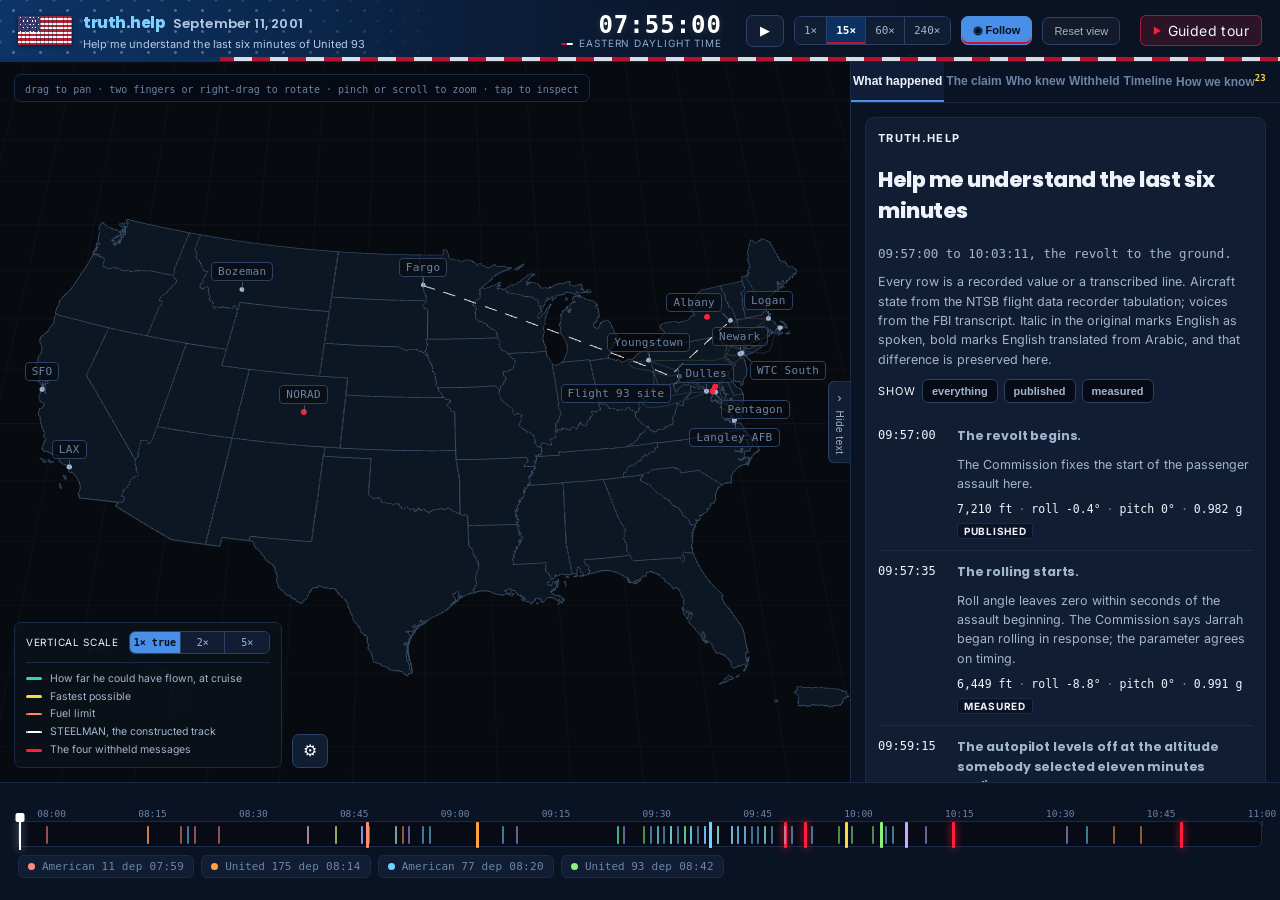
==== commit 9b9fc11b: "Borrow the typographic treatment: Inter for reading, Poppins for display Fonts and weight only. The " ====
--- a/dev.html
+++ b/dev.html
@@ -4,6 +4,9 @@
 <meta charset="utf-8" />
 <meta name="viewport" content="width=device-width, initial-scale=1" />
 <title>truth.help — the last six minutes of United 93</title>
+<link rel="preconnect" href="https://fonts.googleapis.com">
+<link rel="preconnect" href="https://fonts.gstatic.com" crossorigin>
+<link rel="stylesheet" href="https://fonts.googleapis.com/css2?family=Inter:wght@400;500;600;700;800;900&family=Poppins:wght@600;700;800&display=swap">
 <link rel="stylesheet" href="styles.css" />
 </head>
 <body>
--- a/styles.css
+++ b/styles.css
@@ -41,7 +41,11 @@
   --panel-w: 430px;
 
   --mono: ui-monospace, "SF Mono", "Cascadia Mono", Menlo, Consolas, monospace;
-  --sans: ui-sans-serif, system-ui, "Segoe UI", Inter, Roboto, sans-serif;
+  /* Inter for interface and body, Poppins for display only, borrowed from
+     Truth Social. Both carry a real fallback stack so the page holds its
+     shape if the webfonts never arrive. */
+  --sans: Inter, ui-sans-serif, system-ui, "Segoe UI", Roboto, sans-serif;
+  --display: Poppins, Inter, ui-sans-serif, system-ui, "Segoe UI", sans-serif;
 }
 
 * { box-sizing: border-box; }
@@ -147,7 +151,7 @@
   .flag90 i { animation: none; }
 }
 .brand h1 {
-  margin: 0; font-size: 15px; font-weight: 650; letter-spacing: .2px;
+  margin: 0; font-size: 15px; font-weight: 800; letter-spacing: .2px;
   color: #fff;
 }
 /* Lifted off --ink-faint: that colour was chosen against the near-black page
@@ -156,7 +160,7 @@
    first: when the masthead ellipsizes on a phone it is the half that survives. */
 .brand h1 { display: flex; align-items: baseline; gap: 8px; }
 .wordmark {
-  font-family: var(--mono); font-size: 14px; font-weight: 700; letter-spacing: -.2px;
+  font-size: 14px; letter-spacing: -.2px;
   color: #7fd0ff; text-decoration: none; flex: 0 0 auto;
 }
 .wordmark:hover { text-decoration: underline; }
@@ -168,7 +172,7 @@
 
 .clock-wrap { margin-left: auto; text-align: right; }
 #clock {
-  font-family: var(--mono); font-size: 24px; font-weight: 600;
+  font-family: var(--mono); font-size: 24px; font-weight: 700;
   letter-spacing: 1px; line-height: 1; font-variant-numeric: tabular-nums;
   color: #fff; text-shadow: 0 1px 10px rgba(255,255,255,.14);
 }
@@ -303,7 +307,7 @@
 }
 .mode-switch button {
   flex: 1; background: var(--bg-3); border: 0; border-right: 1px solid var(--line-2);
-  color: var(--ink-dim); cursor: pointer; padding: 8px 6px; font-size: 12px; font-weight: 600;
+  color: var(--ink-dim); cursor: pointer; padding: 8px 6px; font-size: 12px; font-weight: 700;
 }
 .mode-switch button:last-child { border-right: 0; }
 .mode-switch button.on { background: var(--flag-blue); color: #fff; box-shadow: inset 0 -2px 0 var(--flag-red); }
@@ -375,11 +379,11 @@
 }
 .card h3 {
   margin: 0 0 8px; font-size: 11px; text-transform: uppercase;
-  letter-spacing: .8px; color: var(--ink-dim); font-weight: 650;
+  letter-spacing: .8px; color: var(--ink-dim); font-weight: 800;
 }
 .card p { margin: 0 0 9px; line-height: 1.55; color: var(--ink-dim); font-size: 12.5px; }
 .card p:last-child { margin-bottom: 0; }
-.card p strong { color: var(--ink); font-weight: 600; }
+.card p strong { color: var(--ink); font-weight: 700; }
 
 /* provenance badges — the whole point of the colour system */
 .src {
@@ -411,7 +415,7 @@
 .ev.now { background: rgba(74,143,231,.12); border-left-color: var(--ui); }
 .ev-t { font-family: var(--mono); font-size: 11.5px; color: var(--ink-faint); padding-top: 1px; }
 .ev.now .ev-t, .ev.past .ev-t { color: var(--ink-dim); }
-.ev-label { font-size: 10px; letter-spacing: .4px; text-transform: uppercase; margin-bottom: 3px; font-weight: 650; }
+.ev-label { font-size: 10px; letter-spacing: .4px; text-transform: uppercase; margin-bottom: 3px; font-weight: 800; }
 .ev-text { font-size: 12.5px; line-height: 1.5; color: var(--ink-dim); }
 .ev.claim-ev { border-left-color: var(--claim); background: rgba(255,212,71,.06); }
 
@@ -429,9 +433,9 @@
   margin-bottom: 9px; background: rgba(255,255,255,.012);
 }
 .leg-head { display: flex; justify-content: space-between; align-items: baseline; gap: 8px; margin-bottom: 7px; }
-.leg-name { font-size: 12px; color: var(--ink); font-weight: 600; }
+.leg-name { font-size: 12px; color: var(--ink); font-weight: 700; }
 .leg-dist { font-family: var(--mono); font-size: 11px; color: var(--ink-faint); }
-.leg-speed { font-family: var(--mono); font-size: 22px; font-weight: 650; line-height: 1; }
+.leg-speed { font-family: var(--mono); font-size: 22px; font-weight: 800; line-height: 1; }
 .leg-speed small { font-size: 11px; font-weight: 400; color: var(--ink-faint); margin-left: 4px; }
 .leg-mach { font-family: var(--mono); font-size: 11px; color: var(--ink-dim); margin-top: 3px; }
 
@@ -453,7 +457,7 @@
 
 .finding { border-top: 1px solid var(--line); padding: 10px 0; }
 .finding:first-child { border-top: 0; padding-top: 2px; }
-.finding h4 { margin: 0 0 5px; font-size: 12.5px; color: var(--ink); font-weight: 600; }
+.finding h4 { margin: 0 0 5px; font-size: 12.5px; color: var(--ink); font-weight: 700; }
 .finding.hard h4::before { content: '■ '; color: var(--aa11); }
 .finding.soft h4::before { content: '□ '; color: var(--ink-faint); }
 .finding p { margin: 0; font-size: 12.5px; line-height: 1.55; color: var(--ink-dim); }
@@ -488,7 +492,7 @@
   display: flex; gap: 8px; flex-wrap: wrap; align-items: center;
   margin: 18px 0 6px; padding-top: 12px; border-top: 1px solid var(--line);
 }
-.chip-next { background: var(--flag-blue); border-color: #2d5f9e; color: #fff; font-weight: 600; padding: 8px 12px; }
+.chip-next { background: var(--flag-blue); border-color: #2d5f9e; color: #fff; font-weight: 700; padding: 8px 12px; }
 .chip-next:hover { border-color: var(--ui); color: #fff; }
 
 /* A section anchor inside a tab (The crash, What was airborne). */
@@ -624,7 +628,7 @@
 
 /* --- follow toggle --------------------------------------------------------- */
 #btn-follow.on {
-  color: #04101f; background: var(--ui); border-color: var(--ui); font-weight: 650;
+  color: #04101f; background: var(--ui); border-color: var(--ui); font-weight: 800;
 }
 #btn-follow.on::before { content: '\25C9\00a0'; }
 #btn-follow:not(.on)::before { content: '\25CB\00a0'; opacity: .55; }
@@ -658,7 +662,7 @@
 .cf-status.bad  { color: var(--aa11);  border-color: #6b2b2b; background: rgba(255,89,100,.08); }
 .cf-status.warn { color: var(--claim); border-color: #6b5713; background: rgba(255,212,71,.08); }
 
-.cf-subject { margin: 0 0 6px; font-size: 13px; color: var(--ink); font-weight: 600; line-height: 1.4; }
+.cf-subject { margin: 0 0 6px; font-size: 13px; color: var(--ink); font-weight: 700; line-height: 1.4; }
 .cf-why { margin: 0 0 10px; font-size: 12px; color: var(--ink-faint); line-height: 1.5; }
 
 .cf-readings { border-top: 1px solid var(--line); }
@@ -709,7 +713,7 @@
     var(--ink) 66% 100%);
   opacity: .55;
 }
-.redact b { color: var(--critic); font-weight: 600; }
+.redact b { color: var(--critic); font-weight: 700; }
 
 .critic-ctx {
   font-size: 12px; color: var(--ink-faint); line-height: 1.5;
@@ -799,7 +803,7 @@
 .emark.critic-mark { width: 3px; height: 26px; top: 0; opacity: 1; box-shadow: 0 0 8px var(--critic); }
 
 .critic-msg { border-left-width: 3px; border-left-color: var(--critic); }
-.dtg { color: var(--critic); font-weight: 600; }
+.dtg { color: var(--critic); font-weight: 700; }
 .redact { border-color: rgba(255,31,61,.45); background: rgba(255,31,61,.07); }
 .glimpse { border-color: rgba(255,31,61,.45); background: rgba(255,31,61,.05); }
 .kernel-card { border-color: #2c5f47; }
@@ -825,7 +829,7 @@
 }
 .concession.free { border-left-color: var(--doc); }
 .concession.blocking { border-left-color: var(--flag-red); background: rgba(200,16,46,.07); }
-.cn-grant { font-size: 12.5px; color: var(--ink); font-weight: 600; }
+.cn-grant { font-size: 12.5px; color: var(--ink); font-weight: 700; }
 .concession.blocking .cn-grant::after {
   content: ' — cannot be granted'; color: var(--critic); font-weight: 400; font-size: 11px;
 }
@@ -840,14 +844,14 @@
 
 /* Provenance lines: the status of a printed figure, next to the figure. */
 .prov { font-size: 11px; color: var(--ink-faint); line-height: 1.45; margin: 4px 0 0; }
-.prov b { color: var(--ink-dim); font-weight: 600; }
+.prov b { color: var(--ink-dim); font-weight: 700; }
 .prov-block { margin-top: 10px; padding-top: 8px; border-top: 1px solid var(--line); }
 .prov-head {
   margin: 0; font-size: 9px; letter-spacing: .6px; text-transform: uppercase;
   font-family: var(--mono); color: var(--ink-faint);
 }
 .cn-note { font-size: 11px; color: var(--ink-faint); line-height: 1.45; margin-top: 3px; }
-.cn-note b { color: var(--ink-dim); font-weight: 600; }
+.cn-note b { color: var(--ink-dim); font-weight: 700; }
 .cn-cost { font-size: 11.5px; color: var(--ink-faint); line-height: 1.45; margin-top: 3px; font-style: italic; }
 .concession.blocking .cn-cost { color: #ffb3bd; font-style: normal; }
 
@@ -889,7 +893,7 @@
 }
 .call-row.cellular { border-left-color: var(--claim); background: rgba(255,212,71,.05); }
 .cr-t { font-family: var(--mono); font-size: 11.5px; color: var(--ink-faint); }
-.cr-who { font-size: 12.5px; color: var(--ink); font-weight: 600; }
+.cr-who { font-size: 12.5px; color: var(--ink); font-weight: 700; }
 .cr-to { color: var(--ink-dim); font-weight: 400; }
 .cr-type {
   font-family: var(--mono); font-size: 9px; letter-spacing: .5px;
@@ -1180,7 +1184,7 @@
    Colour by who is doing the knowing, because the split between the civil side
    and the military side is the entire argument. The NEADS counter is styled
    hardest: an absence nobody can see is not evidence of anything. */
-.map-label.aware-line { font-weight: 600; letter-spacing: .3px; padding: 3px 7px; }
+.map-label.aware-line { font-weight: 700; letter-spacing: .3px; padding: 3px 7px; }
 .map-label.aware-line.aw-civil    { background: #0e3a2c; border-color: #35d6a4; color: #8ff0cd; }
 .map-label.aware-line.aw-military { background: #3a0e17; border-color: #ff1f3d; color: #ffb3bf; }
 .map-label.aware-line.aw-exec     { background: #3a320e; border-color: #ffd447; color: #ffe9a8; }
@@ -1207,13 +1211,13 @@
   letter-spacing: -.2px;
 }
 .card.bluf p { font-size: 13.5px; line-height: 1.62; }
-.card.bluf .bluf-answer { font-size: 15px; color: var(--ink); font-weight: 600; }
+.card.bluf .bluf-answer { font-size: 15px; color: var(--ink); font-weight: 700; }
 .card.bluf details.more p { font-size: 13px; }
 .bluf-note {
   margin-top: 11px; padding-top: 10px; border-top: 1px solid var(--line-2);
   font-size: 12px; color: var(--ink-dim);
 }
-.chip-go { background: var(--critic); border-color: var(--critic); color: #fff; font-weight: 600; }
+.chip-go { background: var(--critic); border-color: var(--critic); color: #fff; font-weight: 700; }
 .chip-go:hover { background: #ff4560; }
 
 .sec-head {
@@ -1240,7 +1244,7 @@
   flex: none; font: 700 9.5px/1.6 var(--mono); letter-spacing: 1.1px;
   text-transform: uppercase; color: var(--ui);
 }
-.wt-head { flex: 1 1 auto; font-size: 14.5px; line-height: 1.35; color: var(--ink); font-weight: 600; }
+.wt-head { flex: 1 1 auto; font-size: 14.5px; line-height: 1.35; color: var(--ink); font-weight: 700; }
 .wt-more { flex: none; width: 11px; height: 11px; position: relative; align-self: center; }
 .wt-more::before, .wt-more::after {
   content: ''; position: absolute; background: var(--ink-faint); transition: transform .18s;
@@ -1258,7 +1262,7 @@
   background: rgba(255,190,77,.07); border-left: 3px solid var(--ua175);
 }
 .wt-counter-q {
-  font-size: 12.5px; font-weight: 650; color: var(--ua175); margin-bottom: 6px;
+  font-size: 12.5px; font-weight: 800; color: var(--ua175); margin-bottom: 6px;
 }
 .wt-counter p { margin: 0; font-size: 12.5px; color: var(--ink-dim); }
 .wt-counter .chip { margin-top: 9px; }
@@ -1276,7 +1280,7 @@
   grid-row: 1 / span 2; align-self: center;
   font: 700 11px/1.3 var(--mono); color: var(--ui); letter-spacing: .3px;
 }
-.path-label { font-size: 13px; font-weight: 600; color: var(--ink); }
+.path-label { font-size: 13px; font-weight: 700; color: var(--ink); }
 .path-note { font-size: 11.5px; color: var(--ink-faint); line-height: 1.5; }
 /* One line per path: the minutes and the label, the note as a tooltip. */
 .paths.compact { gap: 4px; }
@@ -1299,14 +1303,14 @@
   font: 700 9px/1.5 var(--mono); letter-spacing: 1.1px; text-transform: uppercase;
   color: var(--aw);
 }
-.aw-who { font-size: 12.5px; font-weight: 600; color: var(--ink); margin: 1px 0 4px; }
+.aw-who { font-size: 12.5px; font-weight: 700; color: var(--ink); margin: 1px 0 4px; }
 .aw-what { margin: 0 0 7px; font-size: 12.5px; line-height: 1.6; color: var(--ink-dim); }
 .aw-bearing {
   margin: 0; font-size: 11.5px; line-height: 1.6; color: var(--ink-faint);
   padding-left: 9px; border-left: 2px solid var(--line-2);
 }
 .aw-bearing strong { color: var(--ink-dim); }
-.aw-bluf { margin: 0 0 6px; font-size: 13px; font-weight: 600; color: var(--ink); line-height: 1.5; }
+.aw-bluf { margin: 0 0 6px; font-size: 13px; font-weight: 700; color: var(--ink); line-height: 1.5; }
 .aw .chip-row { margin-top: 6px; }
 .aw-pivot { background: rgba(255,31,61,.07); border-radius: 7px; padding-left: 8px; }
 .aw-pivot::before { opacity: .85; width: 3px; }
@@ -1499,7 +1503,7 @@
 .beat { display: grid; grid-template-columns: 68px 1fr; gap: 11px; padding: 11px 0; border-top: 1px solid var(--line); }
 .beat:first-child { border-top: 0; }
 .beat-t { font-family: var(--mono, ui-monospace, monospace); font-size: 12px; color: var(--dim); font-variant-numeric: tabular-nums; padding-top: 2px; }
-.beat-head { margin: 0; font-size: 15px; font-weight: 600; line-height: 1.35; }
+.beat-head { margin: 0; font-size: 15px; font-weight: 700; line-height: 1.35; }
 .beat-note { margin: 4px 0 0; font-size: 13px; color: var(--dim); }
 .beat-state { margin-top: 6px; font-family: var(--mono, ui-monospace, monospace); font-size: 11.5px; color: var(--dim); }
 .beat-state .sep { opacity: .45; margin: 0 6px; }
@@ -1526,7 +1530,7 @@
 .corr-item:first-child { border-top: 0; }
 .corr-head { display: flex; gap: 9px; align-items: center; }
 .corr-date { font-size: 11px; color: var(--dim); }
-.corr-what { margin: 5px 0 6px; font-size: 14px; font-weight: 600; }
+.corr-what { margin: 5px 0 6px; font-size: 14px; font-weight: 700; }
 .corr-wrong, .corr-right, .corr-why { margin: 3px 0; font-size: 12.8px; line-height: 1.5; }
 .corr-wrong { color: var(--dim); }
 .corr-k { display: inline-block; min-width: 42px; font-size: 10px; letter-spacing: .08em;
@@ -1542,3 +1546,34 @@
 }
 
 .recon-range { margin: 2px 0 0; font-family: var(--mono); font-size: 12px; color: var(--dim); }
+
+
+/* --- borrowed typography ------------------------------------------------- */
+/* Display type is Poppins and is used sparingly, on headings only. Everything
+   a reader spends time in stays Inter, which is the more legible of the two at
+   small sizes and in long paragraphs. Tracking tightens as size grows, which is
+   what makes heavy sans display type read as deliberate rather than shouted. */
+h1, h2, .card h2, .bluf h2, .beat-head, .cert-label, .corr-what {
+  font-family: var(--display);
+}
+h1, h2, .card h2 { font-weight: 800; letter-spacing: -.022em; }
+.card.bluf h2 { font-weight: 800; letter-spacing: -.03em; line-height: 1.12; }
+.beat-head { font-weight: 700; letter-spacing: -.012em; }
+.corr-what { font-weight: 700; letter-spacing: -.01em; }
+.cert-label { font-weight: 800; letter-spacing: .06em; }
+
+/* The wordmark carries the borrowed weight most visibly. Colour unchanged. */
+.wordmark { font-family: var(--display); font-weight: 800; letter-spacing: -.03em; font-size: 15px; }
+.hdate { font-weight: 600; }
+
+/* Inter ships tabular figures; data columns should use them. */
+.beat-state, .beat-t, .recon-table, .cert-rank, .corr-date, #clock, .clock-wrap {
+  font-variant-numeric: tabular-nums;
+}
+
+/* Buttons and labels read heavier in the reference than they did here. */
+.chip, #tabs button, .tally button { font-weight: 600; }
+#tabs button.on { font-weight: 800; }
+.kicker, .sec-note strong, .pill { font-weight: 700; }
+
+@media (max-width: 560px) { .wordmark { font-size: 14px; } }
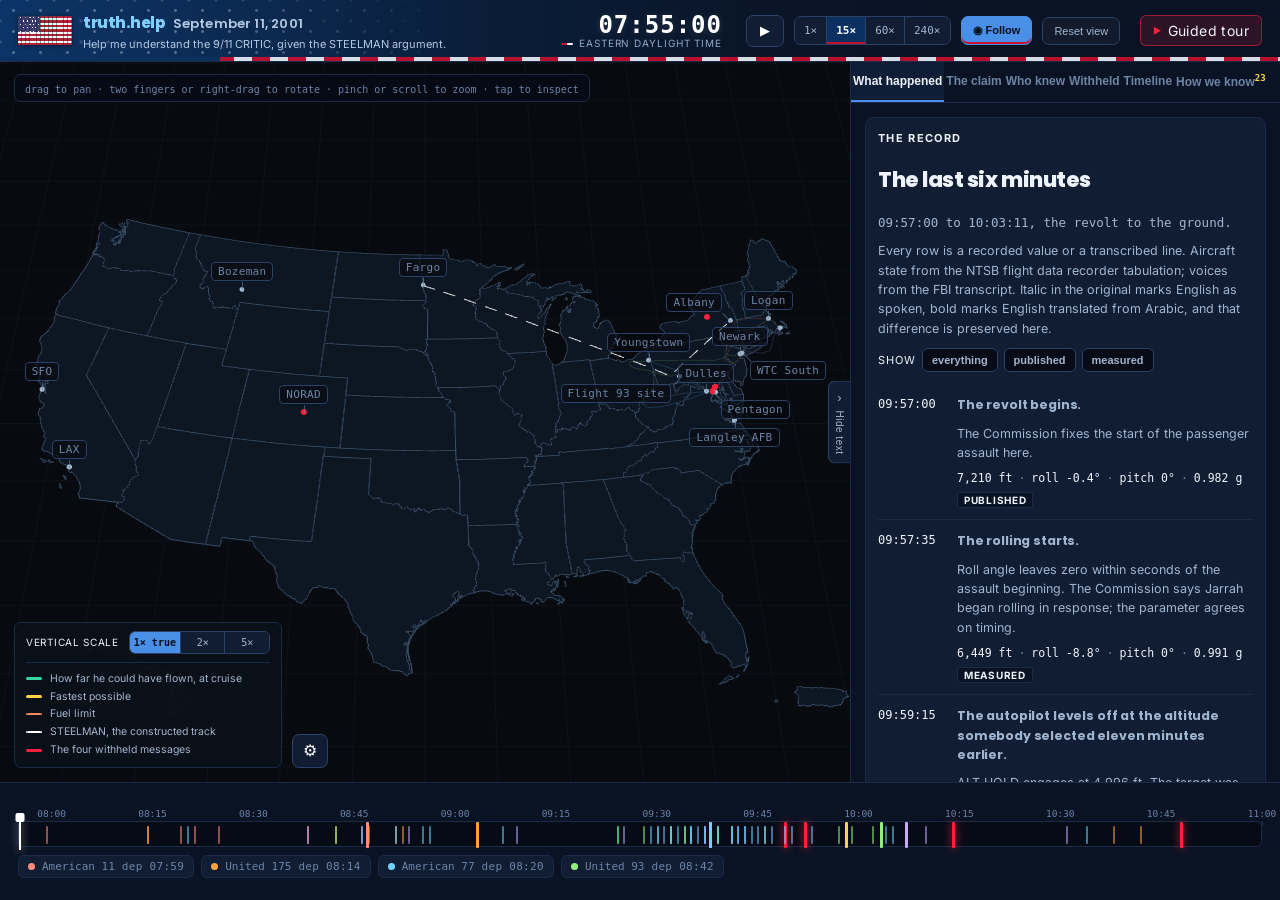
==== commit 633420b9: "Reframe the thesis around the CRITIC and the steelman The masthead asked to understand the last six " ====
--- a/dev.html
+++ b/dev.html
@@ -3,7 +3,7 @@
 <head>
 <meta charset="utf-8" />
 <meta name="viewport" content="width=device-width, initial-scale=1" />
-<title>truth.help — the last six minutes of United 93</title>
+<title>truth.help — the 9/11 CRITIC and the STEELMAN argument</title>
 <link rel="preconnect" href="https://fonts.googleapis.com">
 <link rel="preconnect" href="https://fonts.gstatic.com" crossorigin>
 <link rel="stylesheet" href="https://fonts.googleapis.com/css2?family=Inter:wght@400;500;600;700;800;900&family=Poppins:wght@600;700;800&display=swap">
@@ -18,7 +18,7 @@
     <span id="flag90" class="flag90" role="img" aria-label="Animated United States flag"></span>
     <div class="brand-text">
       <h1><a class="wordmark" href="https://truth.help" rel="home">truth.help</a><span class="hdate">September 11, 2001</span></h1>
-      <span class="sub">Help me understand the last six minutes of United 93</span>
+      <span class="sub">Help me understand the 9/11 CRITIC, given the STEELMAN argument.</span>
     </div>
   </div>
 
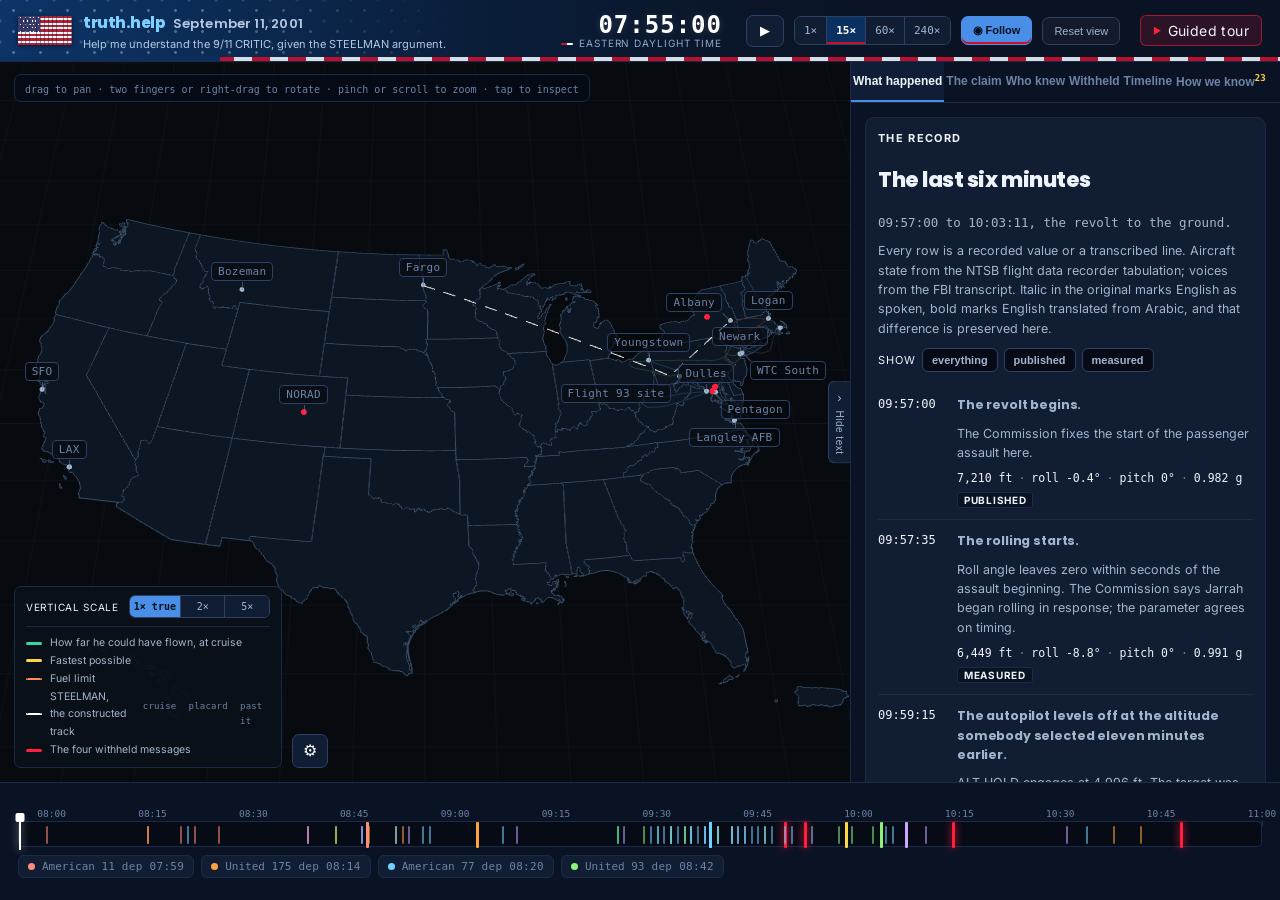
==== commit 3cf1cc97: "Colour the steelman trail by the speed it demands; make the backchannel argument carry weight Two ch" ====
--- a/dev.html
+++ b/dev.html
@@ -68,7 +68,9 @@
       <div><i style="background:#35d6a4"></i>How far he could have flown, at cruise</div>
       <div><i style="background:#ffd447"></i>Fastest possible</div>
       <div><i class="dash" style="border-color:#ff8a5c"></i>Fuel limit</div>
-      <div><i class="dash" style="border-color:#fff"></i>STEELMAN, the constructed track</div>
+      <div><i class="dash" style="border-color:#fff"></i>STEELMAN, the constructed track
+        <span class="ramp" aria-hidden="true"></span>
+        <span class="ramp-key">cruise<i></i>placard<i></i>past it</span></div>
       <div><i style="background:#ff1f3d"></i>The four withheld messages</div>
     </div>
   </div>
--- a/styles.css
+++ b/styles.css
@@ -1577,3 +1577,23 @@
 .kicker, .sec-note strong, .pill { font-weight: 700; }
 
 @media (max-width: 560px) { .wordmark { font-size: 14px; } }
+
+
+/* --- the steelman speed ramp -------------------------------------------- */
+/* The scale has to be visible even when the track is not coloured, because the
+   most favourable departure sits inside the placard and therefore looks almost
+   white. Without the key, a reader who never drags the departure control sees
+   an uncoloured line and learns nothing from it. */
+.ramp {
+  display: block; height: 6px; margin: 5px 0 2px; border-radius: 3px;
+  background: linear-gradient(90deg,
+    rgb(204,224,255) 0%, rgb(204,224,255) 28%,
+    rgb(255,255,240) 55%,
+    rgb(255,184,64) 82%,
+    rgb(255,61,56) 92%, rgb(255,61,56) 100%);
+}
+.ramp-key {
+  display: flex; justify-content: space-between; font-family: var(--mono);
+  font-size: 9px; color: var(--ink-faint, #7b8ca6); letter-spacing: .02em;
+}
+.ramp-key i { flex: 1 1 auto; }
